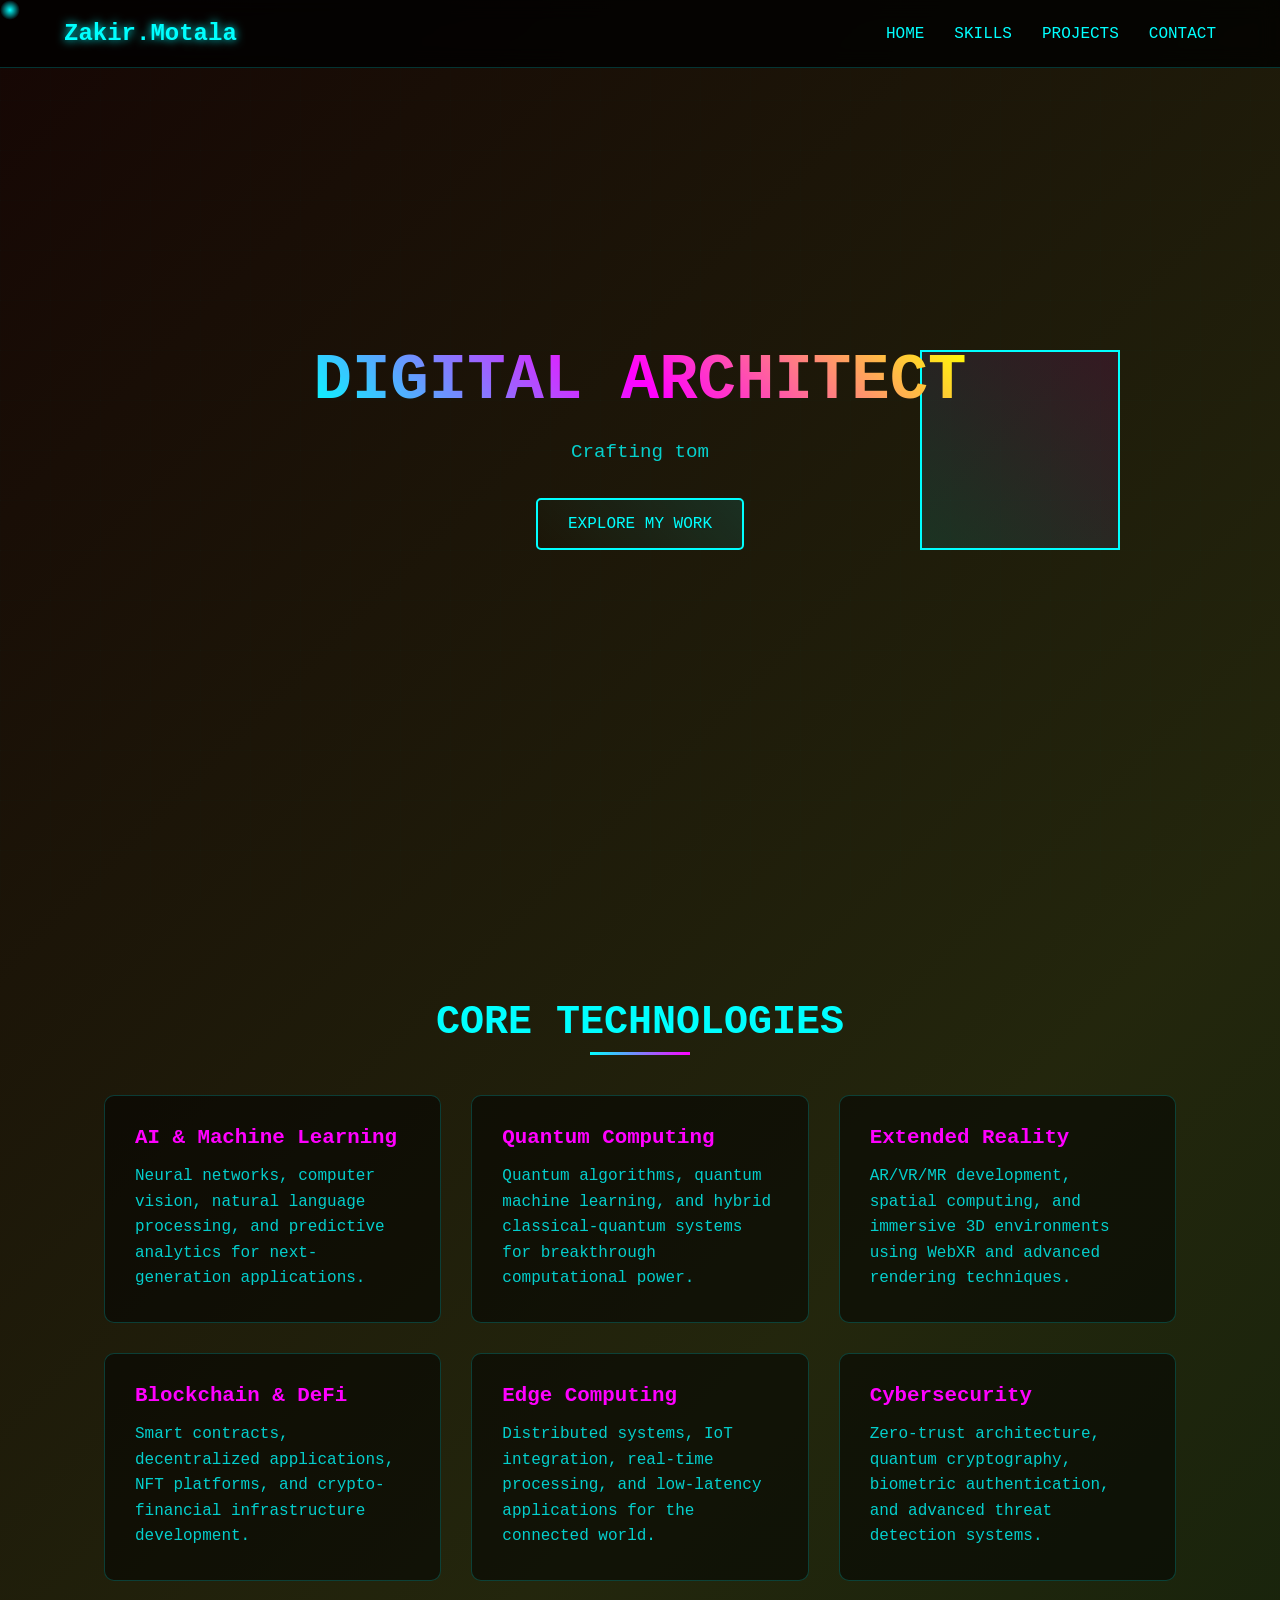
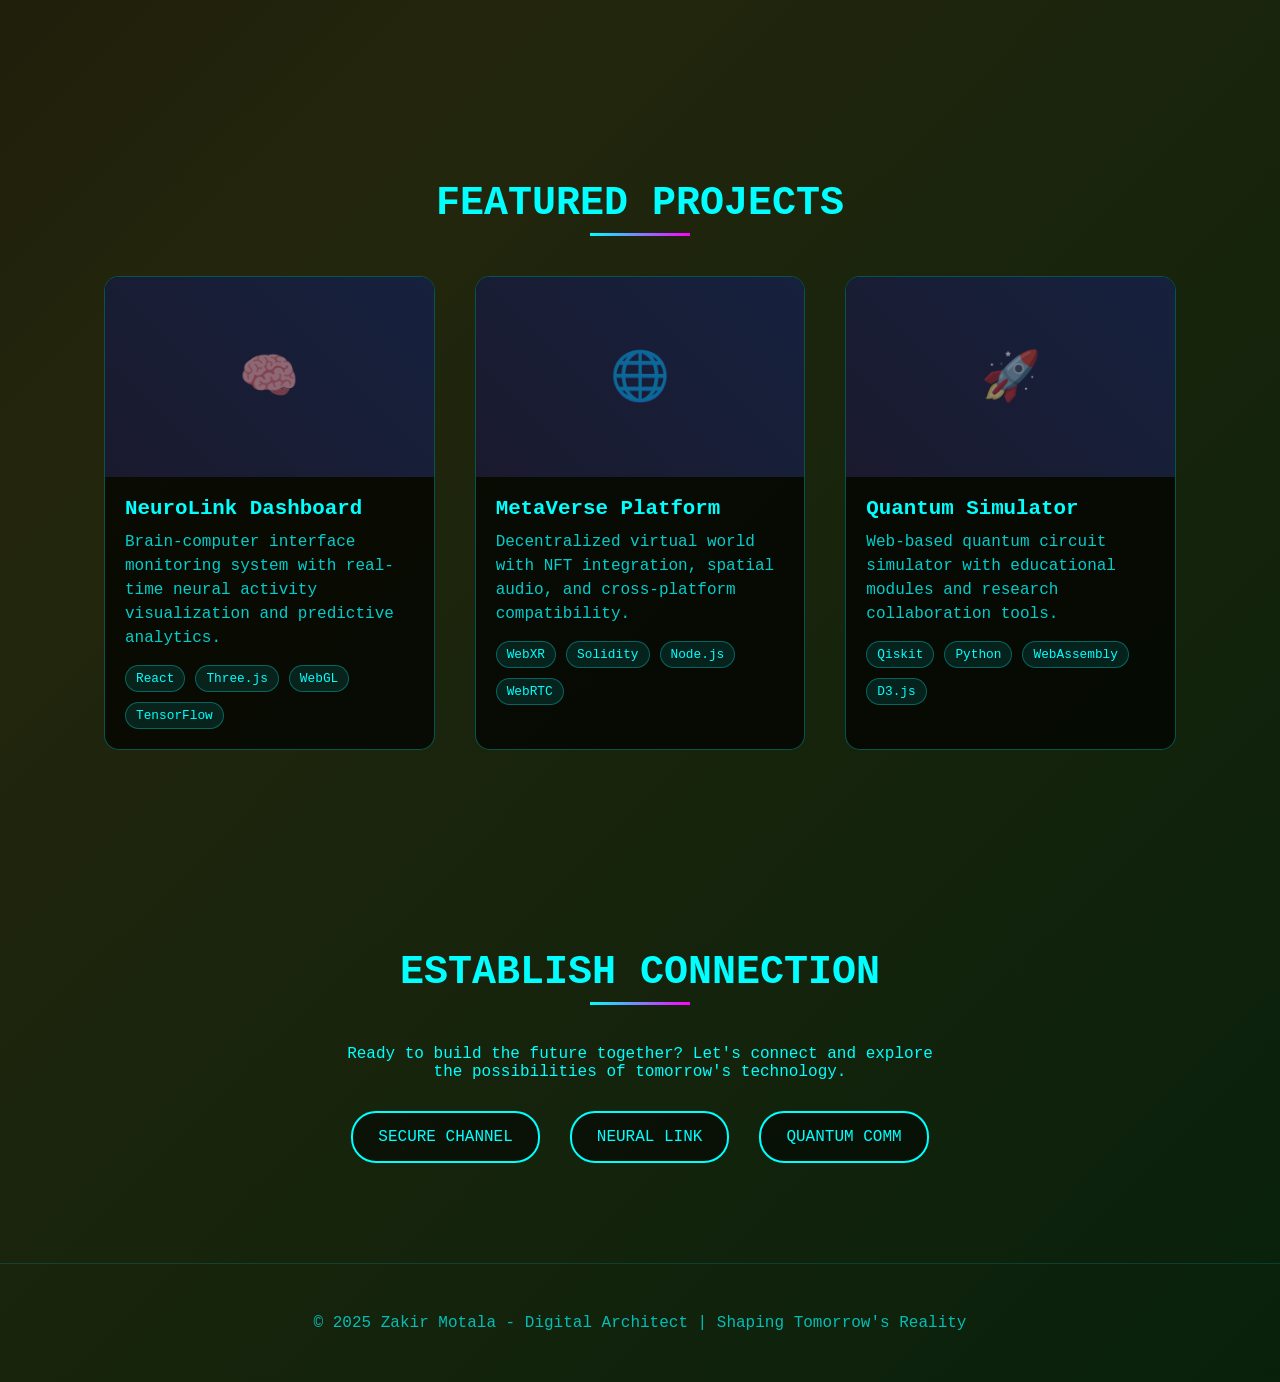
==== index2.html @ f62549db "new versions of the portfolio page" ====
<!DOCTYPE html>
<html lang="en">
<head>
    <meta charset="UTF-8">
    <meta name="viewport" content="width=device-width, initial-scale=1.0">
    <title>Alex Chen - Digital Architect</title>
    <style>
        * {
            margin: 0;
            padding: 0;
            box-sizing: border-box;
        }

        body {
            font-family: 'Courier New', monospace;
            background: linear-gradient(135deg, #0a0a0a 0%, #1a1a2e 50%, #16213e 100%);
            color: #00ffff;
            overflow-x: hidden;
            cursor: none;
        }

        /* Custom Cursor */
        .cursor {
            position: fixed;
            width: 20px;
            height: 20px;
            background: radial-gradient(circle, #00ffff 0%, transparent 70%);
            border-radius: 50%;
            pointer-events: none;
            z-index: 9999;
            mix-blend-mode: difference;
            transition: transform 0.1s ease;
        }

        /* Animated Background Grid */
        .grid-bg {
            position: fixed;
            top: 0;
            left: 0;
            width: 100%;
            height: 100%;
            opacity: 0.1;
            background-image: 
                linear-gradient(rgba(0,255,255,0.1) 1px, transparent 1px),
                linear-gradient(90deg, rgba(0,255,255,0.1) 1px, transparent 1px);
            background-size: 50px 50px;
            animation: gridMove 20s linear infinite;
            z-index: -1;
        }

        @keyframes gridMove {
            0% { transform: translate(0, 0); }
            100% { transform: translate(50px, 50px); }
        }

        /* Floating Particles */
        .particle {
            position: fixed;
            width: 2px;
            height: 2px;
            background: #00ffff;
            border-radius: 50%;
            pointer-events: none;
            animation: float 15s infinite linear;
        }

        @keyframes float {
            0% {
                transform: translateY(100vh) translateX(0px);
                opacity: 0;
            }
            10% {
                opacity: 1;
            }
            90% {
                opacity: 1;
            }
            100% {
                transform: translateY(-10px) translateX(100px);
                opacity: 0;
            }
        }

        /* Navigation */
        nav {
            position: fixed;
            top: 0;
            left: 0;
            right: 0;
            z-index: 1000;
            padding: 20px 5%;
            background: rgba(0, 0, 0, 0.8);
            backdrop-filter: blur(10px);
            border-bottom: 1px solid rgba(0, 255, 255, 0.2);
        }

        .nav-container {
            display: flex;
            justify-content: space-between;
            align-items: center;
            max-width: 1200px;
            margin: 0 auto;
        }

        .logo {
            font-size: 1.5em;
            font-weight: bold;
            text-shadow: 0 0 10px #00ffff;
            animation: pulse 2s infinite;
        }

        @keyframes pulse {
            0%, 100% { opacity: 1; }
            50% { opacity: 0.7; }
        }

        .nav-links {
            display: flex;
            list-style: none;
            gap: 30px;
        }

        .nav-links a {
            color: #00ffff;
            text-decoration: none;
            position: relative;
            transition: all 0.3s ease;
            padding: 10px 0;
        }

        .nav-links a::after {
            content: '';
            position: absolute;
            bottom: 0;
            left: 0;
            width: 0;
            height: 2px;
            background: linear-gradient(90deg, #00ffff, #ff00ff);
            transition: width 0.3s ease;
        }

        .nav-links a:hover::after {
            width: 100%;
        }

        .nav-links a:hover {
            text-shadow: 0 0 10px #00ffff;
            transform: translateY(-2px);
        }

        /* Hero Section */
        .hero {
            height: 100vh;
            display: flex;
            align-items: center;
            justify-content: center;
            text-align: center;
            position: relative;
            overflow: hidden;
        }

        .hero-content {
            z-index: 10;
            max-width: 800px;
            padding: 0 20px;
        }

        .hero h1 {
            font-size: 4em;
            margin-bottom: 20px;
            background: linear-gradient(45deg, #00ffff, #ff00ff, #ffff00);
            -webkit-background-clip: text;
            -webkit-text-fill-color: transparent;
            background-clip: text;
            animation: textGlow 3s ease-in-out infinite alternate;
        }

        @keyframes textGlow {
            from { filter: drop-shadow(0 0 20px #00ffff); }
            to { filter: drop-shadow(0 0 30px #ff00ff); }
        }

        .hero p {
            font-size: 1.2em;
            margin-bottom: 30px;
            opacity: 0.8;
            line-height: 1.6;
        }

        .cta-button {
            display: inline-block;
            padding: 15px 30px;
            background: linear-gradient(45deg, transparent, rgba(0, 255, 255, 0.1));
            border: 2px solid #00ffff;
            color: #00ffff;
            text-decoration: none;
            border-radius: 5px;
            transition: all 0.3s ease;
            position: relative;
            overflow: hidden;
        }

        .cta-button::before {
            content: '';
            position: absolute;
            top: 0;
            left: -100%;
            width: 100%;
            height: 100%;
            background: linear-gradient(90deg, transparent, rgba(0, 255, 255, 0.2), transparent);
            transition: left 0.5s ease;
        }

        .cta-button:hover::before {
            left: 100%;
        }

        .cta-button:hover {
            transform: translateY(-2px);
            box-shadow: 0 10px 20px rgba(0, 255, 255, 0.3);
        }

        /* 3D Geometric Shape */
        .floating-shape {
            position: absolute;
            right: 10%;
            top: 50%;
            transform: translateY(-50%);
            width: 200px;
            height: 200px;
            animation: floatRotate 6s ease-in-out infinite;
        }

        @keyframes floatRotate {
            0%, 100% {
                transform: translateY(-50%) rotate(0deg);
            }
            50% {
                transform: translateY(-60%) rotate(180deg);
            }
        }

        .shape {
            width: 100%;
            height: 100%;
            background: linear-gradient(45deg, rgba(0, 255, 255, 0.1), rgba(255, 0, 255, 0.1));
            border: 2px solid #00ffff;
            transform-style: preserve-3d;
            animation: spin 10s linear infinite;
        }

        @keyframes spin {
            0% { transform: rotateX(0deg) rotateY(0deg); }
            100% { transform: rotateX(360deg) rotateY(360deg); }
        }

        /* Sections */
        section {
            padding: 100px 5%;
            max-width: 1200px;
            margin: 0 auto;
        }

        .section-title {
            font-size: 2.5em;
            margin-bottom: 50px;
            text-align: center;
            position: relative;
        }

        .section-title::after {
            content: '';
            position: absolute;
            bottom: -10px;
            left: 50%;
            transform: translateX(-50%);
            width: 100px;
            height: 3px;
            background: linear-gradient(90deg, #00ffff, #ff00ff);
        }

        /* Skills Section */
        .skills-grid {
            display: grid;
            grid-template-columns: repeat(auto-fit, minmax(250px, 1fr));
            gap: 30px;
            margin-top: 50px;
        }

        .skill-card {
            background: rgba(0, 0, 0, 0.5);
            padding: 30px;
            border-radius: 10px;
            border: 1px solid rgba(0, 255, 255, 0.2);
            transition: all 0.3s ease;
            position: relative;
            overflow: hidden;
        }

        .skill-card::before {
            content: '';
            position: absolute;
            top: -50%;
            left: -50%;
            width: 200%;
            height: 200%;
            background: conic-gradient(from 0deg, transparent, rgba(0, 255, 255, 0.1), transparent);
            animation: cardSpin 4s linear infinite;
            opacity: 0;
            transition: opacity 0.3s ease;
        }

        .skill-card:hover::before {
            opacity: 1;
        }

        @keyframes cardSpin {
            0% { transform: rotate(0deg); }
            100% { transform: rotate(360deg); }
        }

        .skill-card:hover {
            transform: translateY(-10px);
            box-shadow: 0 20px 40px rgba(0, 255, 255, 0.2);
        }

        .skill-card h3 {
            font-size: 1.3em;
            margin-bottom: 15px;
            color: #ff00ff;
        }

        .skill-card p {
            opacity: 0.8;
            line-height: 1.6;
        }

        /* Projects Section */
        .projects-grid {
            display: grid;
            grid-template-columns: repeat(auto-fit, minmax(300px, 1fr));
            gap: 40px;
            margin-top: 50px;
        }

        .project-card {
            background: rgba(0, 0, 0, 0.7);
            border-radius: 15px;
            overflow: hidden;
            border: 1px solid rgba(0, 255, 255, 0.3);
            transition: all 0.4s ease;
            position: relative;
        }

        .project-card::after {
            content: '';
            position: absolute;
            top: 0;
            left: 0;
            right: 0;
            bottom: 0;
            background: linear-gradient(135deg, rgba(0, 255, 255, 0.1), rgba(255, 0, 255, 0.1));
            opacity: 0;
            transition: opacity 0.3s ease;
        }

        .project-card:hover::after {
            opacity: 1;
        }

        .project-card:hover {
            transform: translateY(-10px) scale(1.02);
            box-shadow: 0 20px 40px rgba(0, 255, 255, 0.3);
        }

        .project-image {
            height: 200px;
            background: linear-gradient(45deg, #1a1a2e, #16213e);
            display: flex;
            align-items: center;
            justify-content: center;
            font-size: 3em;
            color: rgba(0, 255, 255, 0.5);
        }

        .project-content {
            padding: 20px;
            position: relative;
            z-index: 10;
        }

        .project-content h3 {
            font-size: 1.3em;
            margin-bottom: 10px;
            color: #00ffff;
        }

        .project-content p {
            opacity: 0.8;
            line-height: 1.5;
            margin-bottom: 15px;
        }

        .project-tech {
            display: flex;
            flex-wrap: wrap;
            gap: 10px;
        }

        .tech-tag {
            background: rgba(0, 255, 255, 0.1);
            color: #00ffff;
            padding: 5px 10px;
            border-radius: 15px;
            font-size: 0.8em;
            border: 1px solid rgba(0, 255, 255, 0.3);
        }

        /* Contact Section */
        .contact-content {
            text-align: center;
            max-width: 600px;
            margin: 0 auto;
        }

        .contact-links {
            display: flex;
            justify-content: center;
            gap: 30px;
            margin-top: 30px;
        }

        .contact-link {
            display: block;
            padding: 15px 25px;
            background: rgba(0, 0, 0, 0.5);
            border: 2px solid #00ffff;
            color: #00ffff;
            text-decoration: none;
            border-radius: 25px;
            transition: all 0.3s ease;
            position: relative;
            overflow: hidden;
        }

        .contact-link::before {
            content: '';
            position: absolute;
            top: 0;
            left: 0;
            width: 100%;
            height: 100%;
            background: linear-gradient(45deg, #00ffff, #ff00ff);
            opacity: 0;
            transition: opacity 0.3s ease;
        }

        .contact-link:hover::before {
            opacity: 0.1;
        }

        .contact-link:hover {
            transform: translateY(-3px);
            box-shadow: 0 10px 20px rgba(0, 255, 255, 0.3);
        }

        /* Footer */
        footer {
            text-align: center;
            padding: 50px 20px;
            border-top: 1px solid rgba(0, 255, 255, 0.2);
            opacity: 0.7;
        }

        /* Mobile Responsive */
        @media (max-width: 768px) {
            .nav-links {
                display: none;
            }

            .hero h1 {
                font-size: 2.5em;
            }

            .floating-shape {
                display: none;
            }

            .contact-links {
                flex-direction: column;
                align-items: center;
            }
        }
    </style>
</head>
<body>
    <div class="cursor"></div>
    <div class="grid-bg"></div>

    <nav>
        <div class="nav-container">
            <div class="logo">Zakir.Motala</div>
            <ul class="nav-links">
                <li><a href="#home">HOME</a></li>
                <li><a href="#skills">SKILLS</a></li>
                <li><a href="#projects">PROJECTS</a></li>
                <li><a href="#contact">CONTACT</a></li>
            </ul>
        </div>
    </nav>

    <section id="home" class="hero">
        <div class="hero-content">
            <h1>DIGITAL ARCHITECT</h1>
            <p>Crafting tomorrow's digital experiences with cutting-edge technology and visionary design. Specializing in immersive web applications, AI integration, and futuristic user interfaces.</p>
            <a href="#projects" class="cta-button">EXPLORE MY WORK</a>
        </div>
        <div class="floating-shape">
            <div class="shape"></div>
        </div>
    </section>

    <section id="skills">
        <h2 class="section-title">CORE TECHNOLOGIES</h2>
        <div class="skills-grid">
            <div class="skill-card">
                <h3>AI & Machine Learning</h3>
                <p>Neural networks, computer vision, natural language processing, and predictive analytics for next-generation applications.</p>
            </div>
            <div class="skill-card">
                <h3>Quantum Computing</h3>
                <p>Quantum algorithms, quantum machine learning, and hybrid classical-quantum systems for breakthrough computational power.</p>
            </div>
            <div class="skill-card">
                <h3>Extended Reality</h3>
                <p>AR/VR/MR development, spatial computing, and immersive 3D environments using WebXR and advanced rendering techniques.</p>
            </div>
            <div class="skill-card">
                <h3>Blockchain & DeFi</h3>
                <p>Smart contracts, decentralized applications, NFT platforms, and crypto-financial infrastructure development.</p>
            </div>
            <div class="skill-card">
                <h3>Edge Computing</h3>
                <p>Distributed systems, IoT integration, real-time processing, and low-latency applications for the connected world.</p>
            </div>
            <div class="skill-card">
                <h3>Cybersecurity</h3>
                <p>Zero-trust architecture, quantum cryptography, biometric authentication, and advanced threat detection systems.</p>
            </div>
        </div>
    </section>

    <section id="projects">
        <h2 class="section-title">FEATURED PROJECTS</h2>
        <div class="projects-grid">
            <div class="project-card">
                <div class="project-image">🧠</div>
                <div class="project-content">
                    <h3>NeuroLink Dashboard</h3>
                    <p>Brain-computer interface monitoring system with real-time neural activity visualization and predictive analytics.</p>
                    <div class="project-tech">
                        <span class="tech-tag">React</span>
                        <span class="tech-tag">Three.js</span>
                        <span class="tech-tag">WebGL</span>
                        <span class="tech-tag">TensorFlow</span>
                    </div>
                </div>
            </div>
            <div class="project-card">
                <div class="project-image">🌐</div>
                <div class="project-content">
                    <h3>MetaVerse Platform</h3>
                    <p>Decentralized virtual world with NFT integration, spatial audio, and cross-platform compatibility.</p>
                    <div class="project-tech">
                        <span class="tech-tag">WebXR</span>
                        <span class="tech-tag">Solidity</span>
                        <span class="tech-tag">Node.js</span>
                        <span class="tech-tag">WebRTC</span>
                    </div>
                </div>
            </div>
            <div class="project-card">
                <div class="project-image">🚀</div>
                <div class="project-content">
                    <h3>Quantum Simulator</h3>
                    <p>Web-based quantum circuit simulator with educational modules and research collaboration tools.</p>
                    <div class="project-tech">
                        <span class="tech-tag">Qiskit</span>
                        <span class="tech-tag">Python</span>
                        <span class="tech-tag">WebAssembly</span>
                        <span class="tech-tag">D3.js</span>
                    </div>
                </div>
            </div>
        </div>
    </section>

    <section id="contact">
        <h2 class="section-title">ESTABLISH CONNECTION</h2>
        <div class="contact-content">
            <p>Ready to build the future together? Let's connect and explore the possibilities of tomorrow's technology.</p>
            <div class="contact-links">
                <a href="mailto:Zakirhusseinmotala76@gmail.com" class="contact-link">SECURE CHANNEL</a>
                <a href="#" class="contact-link">NEURAL LINK</a>
                <a href="#" class="contact-link">QUANTUM COMM</a>
            </div>
        </div>
    </section>

    <footer>
        <p>&copy; 2025 Zakir Motala - Digital Architect | Shaping Tomorrow's Reality</p>
    </footer>

    <script>
        // Custom cursor
        const cursor = document.querySelector('.cursor');
        let mouseX = 0, mouseY = 0;

        document.addEventListener('mousemove', (e) => {
            mouseX = e.clientX;
            mouseY = e.clientY;
        });

        function animateCursor() {
            cursor.style.left = mouseX + 'px';
            cursor.style.top = mouseY + 'px';
            requestAnimationFrame(animateCursor);
        }
        animateCursor();

        // Create floating particles
        function createParticle() {
            const particle = document.createElement('div');
            particle.className = 'particle';
            particle.style.left = Math.random() * 100 + 'vw';
            particle.style.animationDuration = (Math.random() * 10 + 10) + 's';
            particle.style.animationDelay = Math.random() * 2 + 's';
            document.body.appendChild(particle);

            setTimeout(() => {
                particle.remove();
            }, 15000);
        }

        // Create particles periodically
        setInterval(createParticle, 300);

        // Smooth scrolling
        document.querySelectorAll('a[href^="#"]').forEach(anchor => {
            anchor.addEventListener('click', function (e) {
                e.preventDefault();
                const target = document.querySelector(this.getAttribute('href'));
                if (target) {
                    target.scrollIntoView({
                        behavior: 'smooth',
                        block: 'start'
                    });
                }
            });
        });

        // Intersection Observer for animations
        const observerOptions = {
            threshold: 0.1,
            rootMargin: '0px 0px -50px 0px'
        };

        const observer = new IntersectionObserver((entries) => {
            entries.forEach(entry => {
                if (entry.isIntersecting) {
                    entry.target.style.opacity = '1';
                    entry.target.style.transform = 'translateY(0)';
                }
            });
        }, observerOptions);

        // Observe all cards
        document.querySelectorAll('.skill-card, .project-card').forEach(card => {
            card.style.opacity = '0';
            card.style.transform = 'translateY(50px)';
            card.style.transition = 'opacity 0.6s ease, transform 0.6s ease';
            observer.observe(card);
        });

        // Interactive hover effects for project cards
        document.querySelectorAll('.project-card').forEach(card => {
            card.addEventListener('mouseenter', function() {
                this.style.transform = 'translateY(-10px) scale(1.02) rotateX(5deg)';
            });
            
            card.addEventListener('mouseleave', function() {
                this.style.transform = 'translateY(0) scale(1) rotateX(0deg)';
            });
        });

        // Dynamic background color shift
        let hue = 0;
        function shiftBackground() {
            hue = (hue + 0.5) % 360;
            document.body.style.background = `linear-gradient(135deg, hsl(${hue}, 70%, 5%) 0%, hsl(${(hue + 60) % 360}, 50%, 10%) 50%, hsl(${(hue + 120) % 360}, 60%, 8%) 100%)`;
        }
        setInterval(shiftBackground, 100);

        // Text typing effect for hero
        const heroText = document.querySelector('.hero p');
        const originalText = heroText.textContent;
        heroText.textContent = '';
        
        let i = 0;
        function typeText() {
            if (i < originalText.length) {
                heroText.textContent += originalText.charAt(i);
                i++;
                setTimeout(typeText, 50);
            }
        }
        
        setTimeout(typeText, 1000);
    </script>
</body>
</html>
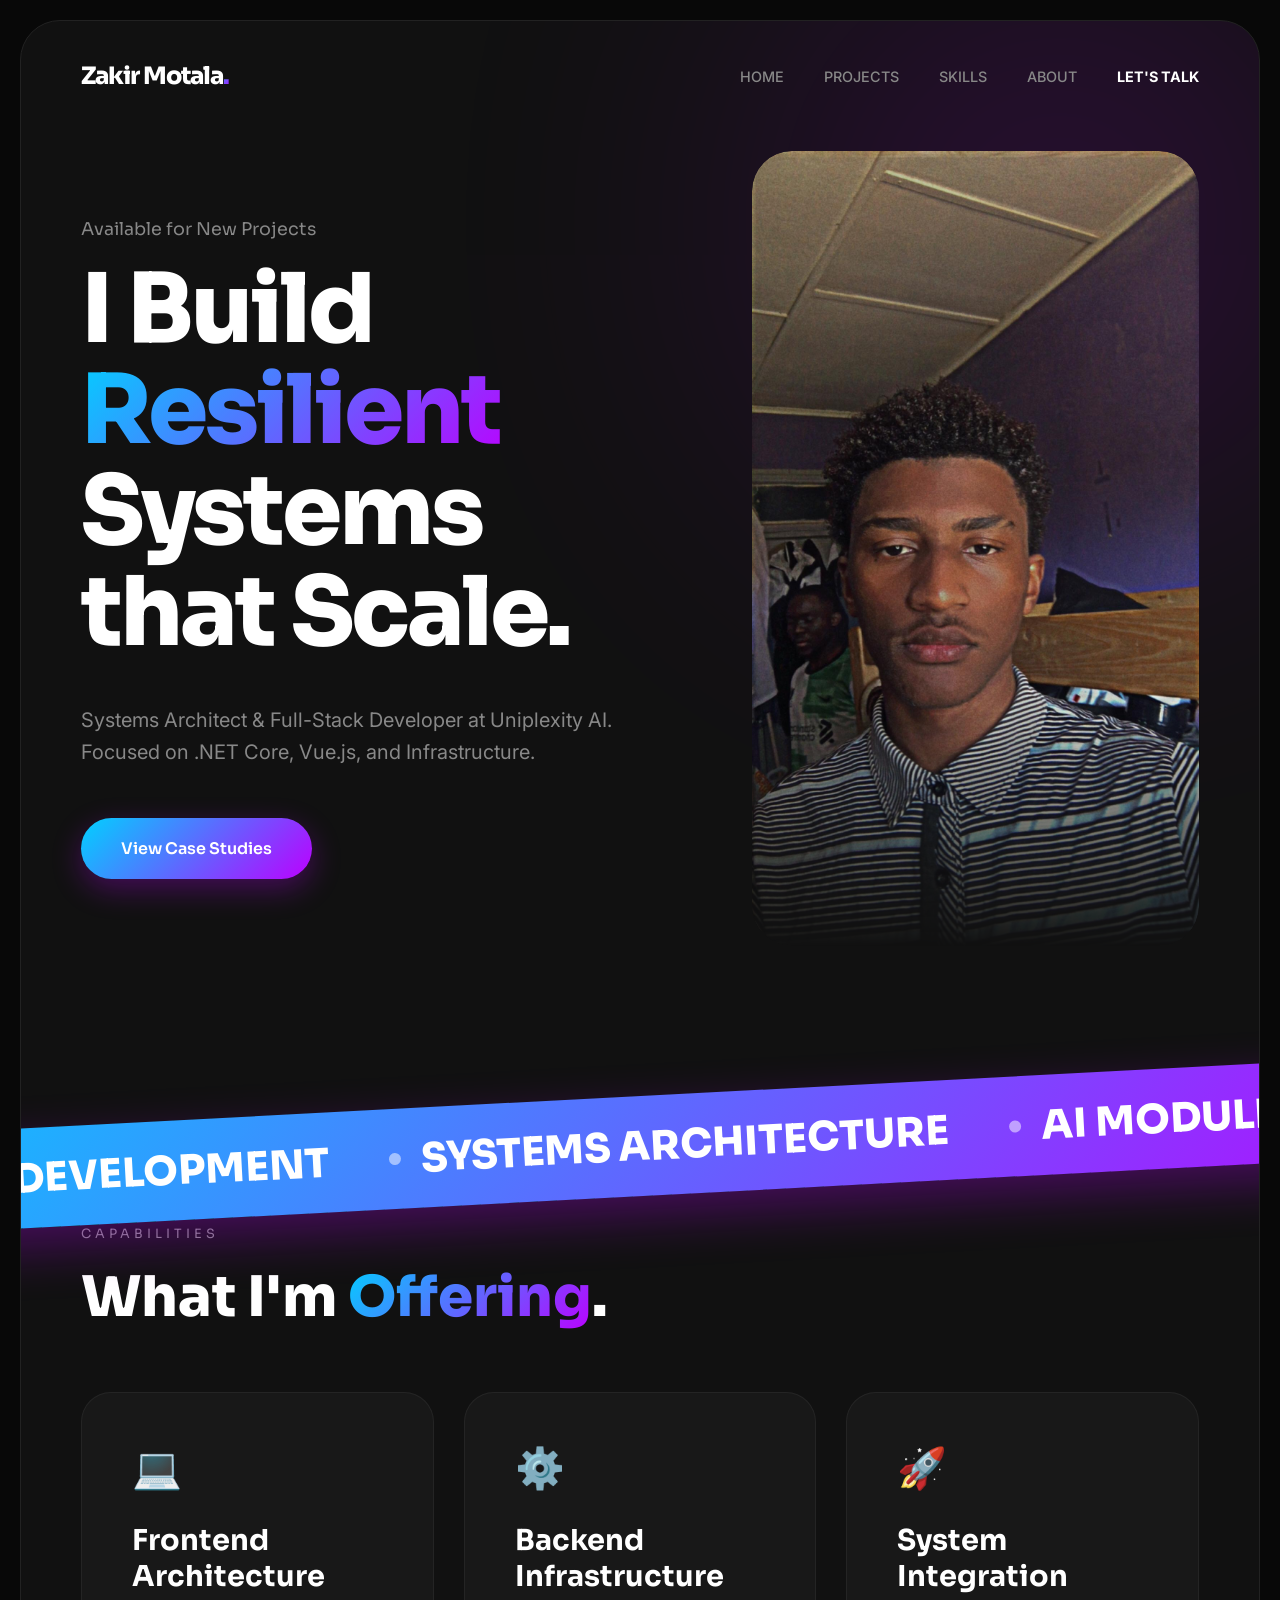
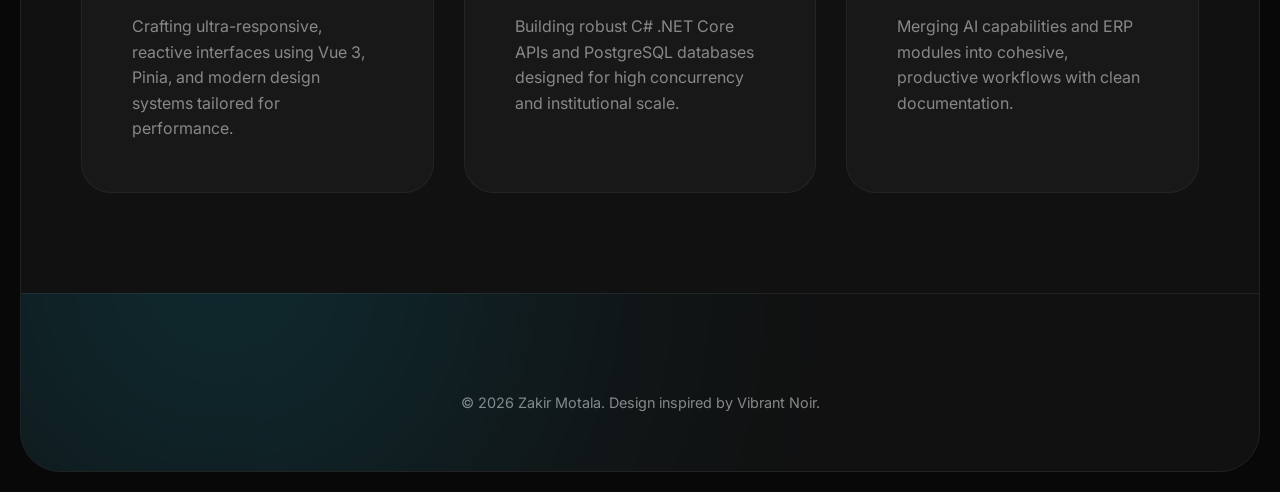
==== commit 920906a5: "feat: add new portfolio landing page with scroll-reveal and parallax interaction engine" ====
--- a/index2.html
+++ b/index2.html
@@ -3,719 +3,93 @@
 <head>
     <meta charset="UTF-8">
     <meta name="viewport" content="width=device-width, initial-scale=1.0">
-    <title>Alex Chen - Digital Architect</title>
-    <style>
-        * {
-            margin: 0;
-            padding: 0;
-            box-sizing: border-box;
-        }
-
-        body {
-            font-family: 'Courier New', monospace;
-            background: linear-gradient(135deg, #0a0a0a 0%, #1a1a2e 50%, #16213e 100%);
-            color: #00ffff;
-            overflow-x: hidden;
-            cursor: none;
-        }
-
-        /* Custom Cursor */
-        .cursor {
-            position: fixed;
-            width: 20px;
-            height: 20px;
-            background: radial-gradient(circle, #00ffff 0%, transparent 70%);
-            border-radius: 50%;
-            pointer-events: none;
-            z-index: 9999;
-            mix-blend-mode: difference;
-            transition: transform 0.1s ease;
-        }
-
-        /* Animated Background Grid */
-        .grid-bg {
-            position: fixed;
-            top: 0;
-            left: 0;
-            width: 100%;
-            height: 100%;
-            opacity: 0.1;
-            background-image: 
-                linear-gradient(rgba(0,255,255,0.1) 1px, transparent 1px),
-                linear-gradient(90deg, rgba(0,255,255,0.1) 1px, transparent 1px);
-            background-size: 50px 50px;
-            animation: gridMove 20s linear infinite;
-            z-index: -1;
-        }
-
-        @keyframes gridMove {
-            0% { transform: translate(0, 0); }
-            100% { transform: translate(50px, 50px); }
-        }
-
-        /* Floating Particles */
-        .particle {
-            position: fixed;
-            width: 2px;
-            height: 2px;
-            background: #00ffff;
-            border-radius: 50%;
-            pointer-events: none;
-            animation: float 15s infinite linear;
-        }
-
-        @keyframes float {
-            0% {
-                transform: translateY(100vh) translateX(0px);
-                opacity: 0;
-            }
-            10% {
-                opacity: 1;
-            }
-            90% {
-                opacity: 1;
-            }
-            100% {
-                transform: translateY(-10px) translateX(100px);
-                opacity: 0;
-            }
-        }
-
-        /* Navigation */
-        nav {
-            position: fixed;
-            top: 0;
-            left: 0;
-            right: 0;
-            z-index: 1000;
-            padding: 20px 5%;
-            background: rgba(0, 0, 0, 0.8);
-            backdrop-filter: blur(10px);
-            border-bottom: 1px solid rgba(0, 255, 255, 0.2);
-        }
-
-        .nav-container {
-            display: flex;
-            justify-content: space-between;
-            align-items: center;
-            max-width: 1200px;
-            margin: 0 auto;
-        }
-
-        .logo {
-            font-size: 1.5em;
-            font-weight: bold;
-            text-shadow: 0 0 10px #00ffff;
-            animation: pulse 2s infinite;
-        }
-
-        @keyframes pulse {
-            0%, 100% { opacity: 1; }
-            50% { opacity: 0.7; }
-        }
-
-        .nav-links {
-            display: flex;
-            list-style: none;
-            gap: 30px;
-        }
-
-        .nav-links a {
-            color: #00ffff;
-            text-decoration: none;
-            position: relative;
-            transition: all 0.3s ease;
-            padding: 10px 0;
-        }
-
-        .nav-links a::after {
-            content: '';
-            position: absolute;
-            bottom: 0;
-            left: 0;
-            width: 0;
-            height: 2px;
-            background: linear-gradient(90deg, #00ffff, #ff00ff);
-            transition: width 0.3s ease;
-        }
-
-        .nav-links a:hover::after {
-            width: 100%;
-        }
-
-        .nav-links a:hover {
-            text-shadow: 0 0 10px #00ffff;
-            transform: translateY(-2px);
-        }
-
-        /* Hero Section */
-        .hero {
-            height: 100vh;
-            display: flex;
-            align-items: center;
-            justify-content: center;
-            text-align: center;
-            position: relative;
-            overflow: hidden;
-        }
-
-        .hero-content {
-            z-index: 10;
-            max-width: 800px;
-            padding: 0 20px;
-        }
-
-        .hero h1 {
-            font-size: 4em;
-            margin-bottom: 20px;
-            background: linear-gradient(45deg, #00ffff, #ff00ff, #ffff00);
-            -webkit-background-clip: text;
-            -webkit-text-fill-color: transparent;
-            background-clip: text;
-            animation: textGlow 3s ease-in-out infinite alternate;
-        }
-
-        @keyframes textGlow {
-            from { filter: drop-shadow(0 0 20px #00ffff); }
-            to { filter: drop-shadow(0 0 30px #ff00ff); }
-        }
-
-        .hero p {
-            font-size: 1.2em;
-            margin-bottom: 30px;
-            opacity: 0.8;
-            line-height: 1.6;
-        }
-
-        .cta-button {
-            display: inline-block;
-            padding: 15px 30px;
-            background: linear-gradient(45deg, transparent, rgba(0, 255, 255, 0.1));
-            border: 2px solid #00ffff;
-            color: #00ffff;
-            text-decoration: none;
-            border-radius: 5px;
-            transition: all 0.3s ease;
-            position: relative;
-            overflow: hidden;
-        }
-
-        .cta-button::before {
-            content: '';
-            position: absolute;
-            top: 0;
-            left: -100%;
-            width: 100%;
-            height: 100%;
-            background: linear-gradient(90deg, transparent, rgba(0, 255, 255, 0.2), transparent);
-            transition: left 0.5s ease;
-        }
-
-        .cta-button:hover::before {
-            left: 100%;
-        }
-
-        .cta-button:hover {
-            transform: translateY(-2px);
-            box-shadow: 0 10px 20px rgba(0, 255, 255, 0.3);
-        }
-
-        /* 3D Geometric Shape */
-        .floating-shape {
-            position: absolute;
-            right: 10%;
-            top: 50%;
-            transform: translateY(-50%);
-            width: 200px;
-            height: 200px;
-            animation: floatRotate 6s ease-in-out infinite;
-        }
-
-        @keyframes floatRotate {
-            0%, 100% {
-                transform: translateY(-50%) rotate(0deg);
-            }
-            50% {
-                transform: translateY(-60%) rotate(180deg);
-            }
-        }
-
-        .shape {
-            width: 100%;
-            height: 100%;
-            background: linear-gradient(45deg, rgba(0, 255, 255, 0.1), rgba(255, 0, 255, 0.1));
-            border: 2px solid #00ffff;
-            transform-style: preserve-3d;
-            animation: spin 10s linear infinite;
-        }
-
-        @keyframes spin {
-            0% { transform: rotateX(0deg) rotateY(0deg); }
-            100% { transform: rotateX(360deg) rotateY(360deg); }
-        }
-
-        /* Sections */
-        section {
-            padding: 100px 5%;
-            max-width: 1200px;
-            margin: 0 auto;
-        }
-
-        .section-title {
-            font-size: 2.5em;
-            margin-bottom: 50px;
-            text-align: center;
-            position: relative;
-        }
-
-        .section-title::after {
-            content: '';
-            position: absolute;
-            bottom: -10px;
-            left: 50%;
-            transform: translateX(-50%);
-            width: 100px;
-            height: 3px;
-            background: linear-gradient(90deg, #00ffff, #ff00ff);
-        }
-
-        /* Skills Section */
-        .skills-grid {
-            display: grid;
-            grid-template-columns: repeat(auto-fit, minmax(250px, 1fr));
-            gap: 30px;
-            margin-top: 50px;
-        }
-
-        .skill-card {
-            background: rgba(0, 0, 0, 0.5);
-            padding: 30px;
-            border-radius: 10px;
-            border: 1px solid rgba(0, 255, 255, 0.2);
-            transition: all 0.3s ease;
-            position: relative;
-            overflow: hidden;
-        }
-
-        .skill-card::before {
-            content: '';
-            position: absolute;
-            top: -50%;
-            left: -50%;
-            width: 200%;
-            height: 200%;
-            background: conic-gradient(from 0deg, transparent, rgba(0, 255, 255, 0.1), transparent);
-            animation: cardSpin 4s linear infinite;
-            opacity: 0;
-            transition: opacity 0.3s ease;
-        }
-
-        .skill-card:hover::before {
-            opacity: 1;
-        }
-
-        @keyframes cardSpin {
-            0% { transform: rotate(0deg); }
-            100% { transform: rotate(360deg); }
-        }
-
-        .skill-card:hover {
-            transform: translateY(-10px);
-            box-shadow: 0 20px 40px rgba(0, 255, 255, 0.2);
-        }
-
-        .skill-card h3 {
-            font-size: 1.3em;
-            margin-bottom: 15px;
-            color: #ff00ff;
-        }
-
-        .skill-card p {
-            opacity: 0.8;
-            line-height: 1.6;
-        }
-
-        /* Projects Section */
-        .projects-grid {
-            display: grid;
-            grid-template-columns: repeat(auto-fit, minmax(300px, 1fr));
-            gap: 40px;
-            margin-top: 50px;
-        }
-
-        .project-card {
-            background: rgba(0, 0, 0, 0.7);
-            border-radius: 15px;
-            overflow: hidden;
-            border: 1px solid rgba(0, 255, 255, 0.3);
-            transition: all 0.4s ease;
-            position: relative;
-        }
-
-        .project-card::after {
-            content: '';
-            position: absolute;
-            top: 0;
-            left: 0;
-            right: 0;
-            bottom: 0;
-            background: linear-gradient(135deg, rgba(0, 255, 255, 0.1), rgba(255, 0, 255, 0.1));
-            opacity: 0;
-            transition: opacity 0.3s ease;
-        }
-
-        .project-card:hover::after {
-            opacity: 1;
-        }
-
-        .project-card:hover {
-            transform: translateY(-10px) scale(1.02);
-            box-shadow: 0 20px 40px rgba(0, 255, 255, 0.3);
-        }
-
-        .project-image {
-            height: 200px;
-            background: linear-gradient(45deg, #1a1a2e, #16213e);
-            display: flex;
-            align-items: center;
-            justify-content: center;
-            font-size: 3em;
-            color: rgba(0, 255, 255, 0.5);
-        }
-
-        .project-content {
-            padding: 20px;
-            position: relative;
-            z-index: 10;
-        }
-
-        .project-content h3 {
-            font-size: 1.3em;
-            margin-bottom: 10px;
-            color: #00ffff;
-        }
-
-        .project-content p {
-            opacity: 0.8;
-            line-height: 1.5;
-            margin-bottom: 15px;
-        }
-
-        .project-tech {
-            display: flex;
-            flex-wrap: wrap;
-            gap: 10px;
-        }
-
-        .tech-tag {
-            background: rgba(0, 255, 255, 0.1);
-            color: #00ffff;
-            padding: 5px 10px;
-            border-radius: 15px;
-            font-size: 0.8em;
-            border: 1px solid rgba(0, 255, 255, 0.3);
-        }
-
-        /* Contact Section */
-        .contact-content {
-            text-align: center;
-            max-width: 600px;
-            margin: 0 auto;
-        }
-
-        .contact-links {
-            display: flex;
-            justify-content: center;
-            gap: 30px;
-            margin-top: 30px;
-        }
-
-        .contact-link {
-            display: block;
-            padding: 15px 25px;
-            background: rgba(0, 0, 0, 0.5);
-            border: 2px solid #00ffff;
-            color: #00ffff;
-            text-decoration: none;
-            border-radius: 25px;
-            transition: all 0.3s ease;
-            position: relative;
-            overflow: hidden;
-        }
-
-        .contact-link::before {
-            content: '';
-            position: absolute;
-            top: 0;
-            left: 0;
-            width: 100%;
-            height: 100%;
-            background: linear-gradient(45deg, #00ffff, #ff00ff);
-            opacity: 0;
-            transition: opacity 0.3s ease;
-        }
-
-        .contact-link:hover::before {
-            opacity: 0.1;
-        }
-
-        .contact-link:hover {
-            transform: translateY(-3px);
-            box-shadow: 0 10px 20px rgba(0, 255, 255, 0.3);
-        }
-
-        /* Footer */
-        footer {
-            text-align: center;
-            padding: 50px 20px;
-            border-top: 1px solid rgba(0, 255, 255, 0.2);
-            opacity: 0.7;
-        }
-
-        /* Mobile Responsive */
-        @media (max-width: 768px) {
-            .nav-links {
-                display: none;
-            }
-
-            .hero h1 {
-                font-size: 2.5em;
-            }
-
-            .floating-shape {
-                display: none;
-            }
-
-            .contact-links {
-                flex-direction: column;
-                align-items: center;
-            }
-        }
-    </style>
+    <title>Zakir Motala | Systems Architect & Full-Stack Developer</title>
+    <link rel="stylesheet" href="styles2.css">
 </head>
 <body>
-    <div class="cursor"></div>
-    <div class="grid-bg"></div>
+    <div class="main-frame">
+        <!-- Background Accents -->
+        <div class="aura-blob aura-1"></div>
+        <div class="aura-blob aura-2"></div>
 
-    <nav>
-        <div class="nav-container">
-            <div class="logo">Zakir.Motala</div>
+        <!-- Navigation -->
+        <nav>
+            <div class="nav-logo">Zakir Motala<span class="text-gradient">.</span></div>
             <ul class="nav-links">
-                <li><a href="#home">HOME</a></li>
-                <li><a href="#skills">SKILLS</a></li>
-                <li><a href="#projects">PROJECTS</a></li>
-                <li><a href="#contact">CONTACT</a></li>
+                <li><a href="#home" class="nav-link">HOME</a></li>
+                <li><a href="#work" class="nav-link">PROJECTS</a></li>
+                <li><a href="#services" class="nav-link">SKILLS</a></li>
+                <li><a href="#about" class="nav-link">ABOUT</a></li>
+                <li><a href="#contact" class="nav-link" style="color: white; font-weight: 700;">LET'S TALK</a></li>
             </ul>
-        </div>
-    </nav>
+        </nav>
 
-    <section id="home" class="hero">
-        <div class="hero-content">
-            <h1>DIGITAL ARCHITECT</h1>
-            <p>Crafting tomorrow's digital experiences with cutting-edge technology and visionary design. Specializing in immersive web applications, AI integration, and futuristic user interfaces.</p>
-            <a href="#projects" class="cta-button">EXPLORE MY WORK</a>
-        </div>
-        <div class="floating-shape">
-            <div class="shape"></div>
-        </div>
-    </section>
+        <!-- Hero Section -->
+        <section id="home" class="hero">
+            <div class="hero-content">
+                <span class="hero-eyebrow">Available for New Projects</span>
+                <h1 class="hero-title">
+                    I Build <span class="text-gradient">Resilient</span> Systems <br> that Scale.
+                </h1>
+                <p style="color: var(--text-gray); font-size: 1.25rem; margin-bottom: 50px; line-height: 1.6;">
+                    Systems Architect & Full-Stack Developer at Uniplexity AI. <br> 
+                    Focused on .NET Core, Vue.js, and Infrastructure.
+                </p>
+                <div class="hero-actions">
+                    <a href="#work" class="btn-grad">View Case Studies</a>
+                </div>
+            </div>
+            <div class="hero-image-container">
+                <img src="images/Profile.jpg" alt="Zakir Motala" class="hero-image">
+            </div>
+        </section>
 
-    <section id="skills">
-        <h2 class="section-title">CORE TECHNOLOGIES</h2>
-        <div class="skills-grid">
-            <div class="skill-card">
-                <h3>AI & Machine Learning</h3>
-                <p>Neural networks, computer vision, natural language processing, and predictive analytics for next-generation applications.</p>
-            </div>
-            <div class="skill-card">
-                <h3>Quantum Computing</h3>
-                <p>Quantum algorithms, quantum machine learning, and hybrid classical-quantum systems for breakthrough computational power.</p>
-            </div>
-            <div class="skill-card">
-                <h3>Extended Reality</h3>
-                <p>AR/VR/MR development, spatial computing, and immersive 3D environments using WebXR and advanced rendering techniques.</p>
-            </div>
-            <div class="skill-card">
-                <h3>Blockchain & DeFi</h3>
-                <p>Smart contracts, decentralized applications, NFT platforms, and crypto-financial infrastructure development.</p>
-            </div>
-            <div class="skill-card">
-                <h3>Edge Computing</h3>
-                <p>Distributed systems, IoT integration, real-time processing, and low-latency applications for the connected world.</p>
-            </div>
-            <div class="skill-card">
-                <h3>Cybersecurity</h3>
-                <p>Zero-trust architecture, quantum cryptography, biometric authentication, and advanced threat detection systems.</p>
+        <!-- Signature Marquee -->
+        <div class="marquee-container">
+            <div class="marquee-content">
+                <div class="marquee-item"><span class="marquee-dot"></span> FULL-STACK DEVELOPMENT</div>
+                <div class="marquee-item"><span class="marquee-dot"></span> SYSTEMS ARCHITECTURE</div>
+                <div class="marquee-item"><span class="marquee-dot"></span> AI MODULE INTEGRATION</div>
+                <div class="marquee-item"><span class="marquee-dot"></span> OPEN SOURCE CONTRIBUTOR</div>
+                <!-- Duplicate for seamless scroll -->
+                <div class="marquee-item"><span class="marquee-dot"></span> FULL-STACK DEVELOPMENT</div>
+                <div class="marquee-item"><span class="marquee-dot"></span> SYSTEMS ARCHITECTURE</div>
+                <div class="marquee-item"><span class="marquee-dot"></span> AI MODULE INTEGRATION</div>
+                <div class="marquee-item"><span class="marquee-dot"></span> OPEN SOURCE CONTRIBUTOR</div>
             </div>
         </div>
-    </section>
 
-    <section id="projects">
-        <h2 class="section-title">FEATURED PROJECTS</h2>
-        <div class="projects-grid">
-            <div class="project-card">
-                <div class="project-image">🧠</div>
-                <div class="project-content">
-                    <h3>NeuroLink Dashboard</h3>
-                    <p>Brain-computer interface monitoring system with real-time neural activity visualization and predictive analytics.</p>
-                    <div class="project-tech">
-                        <span class="tech-tag">React</span>
-                        <span class="tech-tag">Three.js</span>
-                        <span class="tech-tag">WebGL</span>
-                        <span class="tech-tag">TensorFlow</span>
-                    </div>
+        <!-- Offering / Services Section -->
+        <section id="services" class="services">
+            <span class="section-label">Capabilities</span>
+            <h2 style="font-family: var(--font-heading); font-size: 3.5rem; font-weight: 800; margin-bottom: 60px;">What I'm <span class="text-gradient">Offering</span>.</h2>
+            
+            <div class="services-grid">
+                <div class="service-card">
+                    <div class="service-icon">💻</div>
+                    <h3 class="service-title">Frontend Architecture</h3>
+                    <p class="service-desc">Crafting ultra-responsive, reactive interfaces using Vue 3, Pinia, and modern design systems tailored for performance.</p>
+                </div>
+                <div class="service-card">
+                    <div class="service-icon">⚙️</div>
+                    <h3 class="service-title">Backend Infrastructure</h3>
+                    <p class="service-desc">Building robust C# .NET Core APIs and PostgreSQL databases designed for high concurrency and institutional scale.</p>
+                </div>
+                <div class="service-card">
+                    <div class="service-icon">🚀</div>
+                    <h3 class="service-title">System Integration</h3>
+                    <p class="service-desc">Merging AI capabilities and ERP modules into cohesive, productive workflows with clean documentation.</p>
                 </div>
             </div>
-            <div class="project-card">
-                <div class="project-image">🌐</div>
-                <div class="project-content">
-                    <h3>MetaVerse Platform</h3>
-                    <p>Decentralized virtual world with NFT integration, spatial audio, and cross-platform compatibility.</p>
-                    <div class="project-tech">
-                        <span class="tech-tag">WebXR</span>
-                        <span class="tech-tag">Solidity</span>
-                        <span class="tech-tag">Node.js</span>
-                        <span class="tech-tag">WebRTC</span>
-                    </div>
-                </div>
-            </div>
-            <div class="project-card">
-                <div class="project-image">🚀</div>
-                <div class="project-content">
-                    <h3>Quantum Simulator</h3>
-                    <p>Web-based quantum circuit simulator with educational modules and research collaboration tools.</p>
-                    <div class="project-tech">
-                        <span class="tech-tag">Qiskit</span>
-                        <span class="tech-tag">Python</span>
-                        <span class="tech-tag">WebAssembly</span>
-                        <span class="tech-tag">D3.js</span>
-                    </div>
-                </div>
-            </div>
-        </div>
-    </section>
+        </section>
 
-    <section id="contact">
-        <h2 class="section-title">ESTABLISH CONNECTION</h2>
-        <div class="contact-content">
-            <p>Ready to build the future together? Let's connect and explore the possibilities of tomorrow's technology.</p>
-            <div class="contact-links">
-                <a href="mailto:Zakirhusseinmotala76@gmail.com" class="contact-link">SECURE CHANNEL</a>
-                <a href="#" class="contact-link">NEURAL LINK</a>
-                <a href="#" class="contact-link">QUANTUM COMM</a>
-            </div>
-        </div>
-    </section>
+        <!-- Simple Footer -->
+        <footer style="padding: 100px 60px 60px; text-align: center; border-top: 1px solid var(--border);">
+            <p style="color: var(--text-gray); font-size: 0.9rem;">&copy; 2026 Zakir Motala. Design inspired by Vibrant Noir.</p>
+        </footer>
+    </div>
 
-    <footer>
-        <p>&copy; 2025 Zakir Motala - Digital Architect | Shaping Tomorrow's Reality</p>
-    </footer>
-
-    <script>
-        // Custom cursor
-        const cursor = document.querySelector('.cursor');
-        let mouseX = 0, mouseY = 0;
-
-        document.addEventListener('mousemove', (e) => {
-            mouseX = e.clientX;
-            mouseY = e.clientY;
-        });
-
-        function animateCursor() {
-            cursor.style.left = mouseX + 'px';
-            cursor.style.top = mouseY + 'px';
-            requestAnimationFrame(animateCursor);
-        }
-        animateCursor();
-
-        // Create floating particles
-        function createParticle() {
-            const particle = document.createElement('div');
-            particle.className = 'particle';
-            particle.style.left = Math.random() * 100 + 'vw';
-            particle.style.animationDuration = (Math.random() * 10 + 10) + 's';
-            particle.style.animationDelay = Math.random() * 2 + 's';
-            document.body.appendChild(particle);
-
-            setTimeout(() => {
-                particle.remove();
-            }, 15000);
-        }
-
-        // Create particles periodically
-        setInterval(createParticle, 300);
-
-        // Smooth scrolling
-        document.querySelectorAll('a[href^="#"]').forEach(anchor => {
-            anchor.addEventListener('click', function (e) {
-                e.preventDefault();
-                const target = document.querySelector(this.getAttribute('href'));
-                if (target) {
-                    target.scrollIntoView({
-                        behavior: 'smooth',
-                        block: 'start'
-                    });
-                }
-            });
-        });
-
-        // Intersection Observer for animations
-        const observerOptions = {
-            threshold: 0.1,
-            rootMargin: '0px 0px -50px 0px'
-        };
-
-        const observer = new IntersectionObserver((entries) => {
-            entries.forEach(entry => {
-                if (entry.isIntersecting) {
-                    entry.target.style.opacity = '1';
-                    entry.target.style.transform = 'translateY(0)';
-                }
-            });
-        }, observerOptions);
-
-        // Observe all cards
-        document.querySelectorAll('.skill-card, .project-card').forEach(card => {
-            card.style.opacity = '0';
-            card.style.transform = 'translateY(50px)';
-            card.style.transition = 'opacity 0.6s ease, transform 0.6s ease';
-            observer.observe(card);
-        });
-
-        // Interactive hover effects for project cards
-        document.querySelectorAll('.project-card').forEach(card => {
-            card.addEventListener('mouseenter', function() {
-                this.style.transform = 'translateY(-10px) scale(1.02) rotateX(5deg)';
-            });
-            
-            card.addEventListener('mouseleave', function() {
-                this.style.transform = 'translateY(0) scale(1) rotateX(0deg)';
-            });
-        });
-
-        // Dynamic background color shift
-        let hue = 0;
-        function shiftBackground() {
-            hue = (hue + 0.5) % 360;
-            document.body.style.background = `linear-gradient(135deg, hsl(${hue}, 70%, 5%) 0%, hsl(${(hue + 60) % 360}, 50%, 10%) 50%, hsl(${(hue + 120) % 360}, 60%, 8%) 100%)`;
-        }
-        setInterval(shiftBackground, 100);
-
-        // Text typing effect for hero
-        const heroText = document.querySelector('.hero p');
-        const originalText = heroText.textContent;
-        heroText.textContent = '';
-        
-        let i = 0;
-        function typeText() {
-            if (i < originalText.length) {
-                heroText.textContent += originalText.charAt(i);
-                i++;
-                setTimeout(typeText, 50);
-            }
-        }
-        
-        setTimeout(typeText, 1000);
-    </script>
+    <!-- No complex JS needed for this design, but kept for future use -->
+    <script src="script2.js"></script>
 </body>
-</html>+</html>
--- a/styles2.css
+++ b/styles2.css
@@ -0,0 +1,275 @@
+@import url('https://fonts.googleapis.com/css2?family=Sora:wght@100..800&family=Inter:wght@100..900&display=swap');
+
+:root {
+    /* Vibrant Noir Palette */
+    --bg-black: #080808;
+    --bg-charcoal: #111111;
+    --primary-grad: linear-gradient(135deg, #00D1FF 0%, #BC00FF 100%);
+    --secondary-grad: linear-gradient(135deg, #00D1FF 0%, #0029FF 100%);
+    
+    --text-white: #FFFFFF;
+    --text-gray: #888888;
+    --text-dim: #444444;
+    
+    --border: #222222;
+    
+    --font-heading: 'Sora', sans-serif;
+    --font-body: 'Inter', sans-serif;
+    
+    --container-round: 40px;
+}
+
+* {
+    margin: 0;
+    padding: 0;
+    box-sizing: border-box;
+}
+
+body {
+    background-color: var(--bg-black);
+    color: var(--text-white);
+    font-family: var(--font-body);
+    overflow-x: hidden;
+    padding: 20px; /* Outer frame margin */
+}
+
+/* Rounded Frame Container */
+.main-frame {
+    background-color: var(--bg-charcoal);
+    border-radius: var(--container-round);
+    min-height: calc(100vh - 40px);
+    position: relative;
+    overflow: hidden;
+    border: 1px solid var(--border);
+}
+
+/* Background Atmosphere */
+.aura-blob {
+    position: absolute;
+    width: 600px;
+    height: 600px;
+    border-radius: 50%;
+    filter: blur(150px);
+    opacity: 0.15;
+    z-index: 0;
+    pointer-events: none;
+}
+
+.aura-1 { background: #BC00FF; top: -100px; right: -100px; }
+.aura-2 { background: #00D1FF; bottom: -100px; left: -100px; }
+
+/* Navigation */
+nav {
+    display: flex;
+    justify-content: space-between;
+    align-items: center;
+    padding: 40px 60px;
+    position: relative;
+    z-index: 10;
+}
+
+.nav-logo {
+    font-family: var(--font-heading);
+    font-weight: 800;
+    font-size: 1.5rem;
+    letter-spacing: -1px;
+}
+
+.nav-links {
+    display: flex;
+    list-style: none;
+    gap: 40px;
+}
+
+.nav-link {
+    text-decoration: none;
+    color: var(--text-gray);
+    font-size: 0.9rem;
+    font-weight: 500;
+    transition: 0.3s;
+}
+
+.nav-link:hover {
+    color: var(--text-white);
+}
+
+/* Hero Section */
+.hero {
+    display: grid;
+    grid-template-columns: 1.2fr 0.8fr;
+    padding: 20px 60px 100px;
+    align-items: center;
+    position: relative;
+    z-index: 1;
+}
+
+.hero-content {
+    max-width: 800px;
+}
+
+.hero-eyebrow {
+    font-family: var(--font-heading);
+    font-size: 1.1rem;
+    color: var(--text-gray);
+    margin-bottom: 20px;
+    display: block;
+}
+
+.hero-title {
+    font-family: var(--font-heading);
+    font-size: clamp(3rem, 8vw, 6rem);
+    font-weight: 800;
+    line-height: 1.05;
+    letter-spacing: -3px;
+    margin-bottom: 40px;
+}
+
+.text-gradient {
+    background: var(--primary-grad);
+    -webkit-background-clip: text;
+    -webkit-text-fill-color: transparent;
+}
+
+.hero-image-container {
+    position: relative;
+    display: flex;
+    justify-content: flex-end;
+}
+
+.hero-image {
+    width: 100%;
+    max-width: 500px;
+    height: auto;
+    border-radius: 40px;
+    -webkit-mask-image: linear-gradient(to bottom, black 70%, transparent 100%);
+    mask-image: linear-gradient(to bottom, black 70%, transparent 100%);
+}
+
+/* Diagonal Marquee */
+.marquee-container {
+    position: absolute;
+    width: 150%;
+    height: 100px;
+    background: var(--primary-grad);
+    transform: rotate(-3deg) translateY(50px);
+    z-index: 5;
+    left: -25%;
+    display: flex;
+    align-items: center;
+    overflow: hidden;
+    box-shadow: 0 20px 50px rgba(188, 0, 255, 0.3);
+}
+
+.marquee-content {
+    display: flex;
+    white-space: nowrap;
+    animation: marquee-scroll 30s linear infinite;
+}
+
+.marquee-item {
+    font-family: var(--font-heading);
+    font-size: 2.5rem;
+    font-weight: 800;
+    color: var(--text-white);
+    margin-right: 60px;
+    display: flex;
+    align-items: center;
+    gap: 20px;
+}
+
+.marquee-dot {
+    width: 12px;
+    height: 12px;
+    background: var(--text-white);
+    border-radius: 50%;
+    opacity: 0.5;
+}
+
+@keyframes marquee-scroll {
+    from { transform: translateX(0); }
+    to { transform: translateX(-50%); }
+}
+
+/* Bento Services */
+.services {
+    padding: 180px 60px 100px;
+    background: var(--bg-charcoal);
+    position: relative;
+    z-index: 2;
+}
+
+.section-label {
+    font-family: var(--font-heading);
+    font-size: 0.8rem;
+    color: var(--text-gray);
+    letter-spacing: 4px;
+    text-transform: uppercase;
+    margin-bottom: 20px;
+    display: block;
+}
+
+.services-grid {
+    display: grid;
+    grid-template-columns: repeat(3, 1fr);
+    gap: 30px;
+    margin-top: 40px;
+}
+
+.service-card {
+    background: rgba(255, 255, 255, 0.03);
+    border: 1px solid rgba(255, 255, 255, 0.05);
+    border-radius: 30px;
+    padding: 50px;
+    transition: 0.4s;
+}
+
+.service-card:hover {
+    background: rgba(255, 255, 255, 0.05);
+    border-color: rgba(255, 255, 255, 0.1);
+    transform: translateY(-10px);
+}
+
+.service-icon {
+    font-size: 2.5rem;
+    margin-bottom: 30px;
+}
+
+.service-title {
+    font-family: var(--font-heading);
+    font-size: 1.8rem;
+    font-weight: 700;
+    margin-bottom: 20px;
+}
+
+.service-desc {
+    color: var(--text-gray);
+    line-height: 1.6;
+}
+
+/* Button Component */
+.btn-grad {
+    display: inline-flex;
+    padding: 20px 40px;
+    background: var(--primary-grad);
+    color: var(--text-white);
+    text-decoration: none;
+    border-radius: 100px;
+    font-weight: 600;
+    font-family: var(--font-heading);
+    transition: 0.3s;
+    box-shadow: 0 10px 30px rgba(188, 0, 255, 0.3);
+}
+
+.btn-grad:hover {
+    transform: scale(1.05);
+    box-shadow: 0 15px 40px rgba(188, 0, 255, 0.4);
+}
+
+/* Responsive */
+@media (max-width: 1024px) {
+    .hero { grid-template-columns: 1fr; text-align: center; }
+    .hero-image-container { justify-content: center; margin-top: 60px; }
+    .services-grid { grid-template-columns: 1fr; }
+    nav { padding: 30px; }
+    .hero { padding: 20px 30px 100px; }
+}
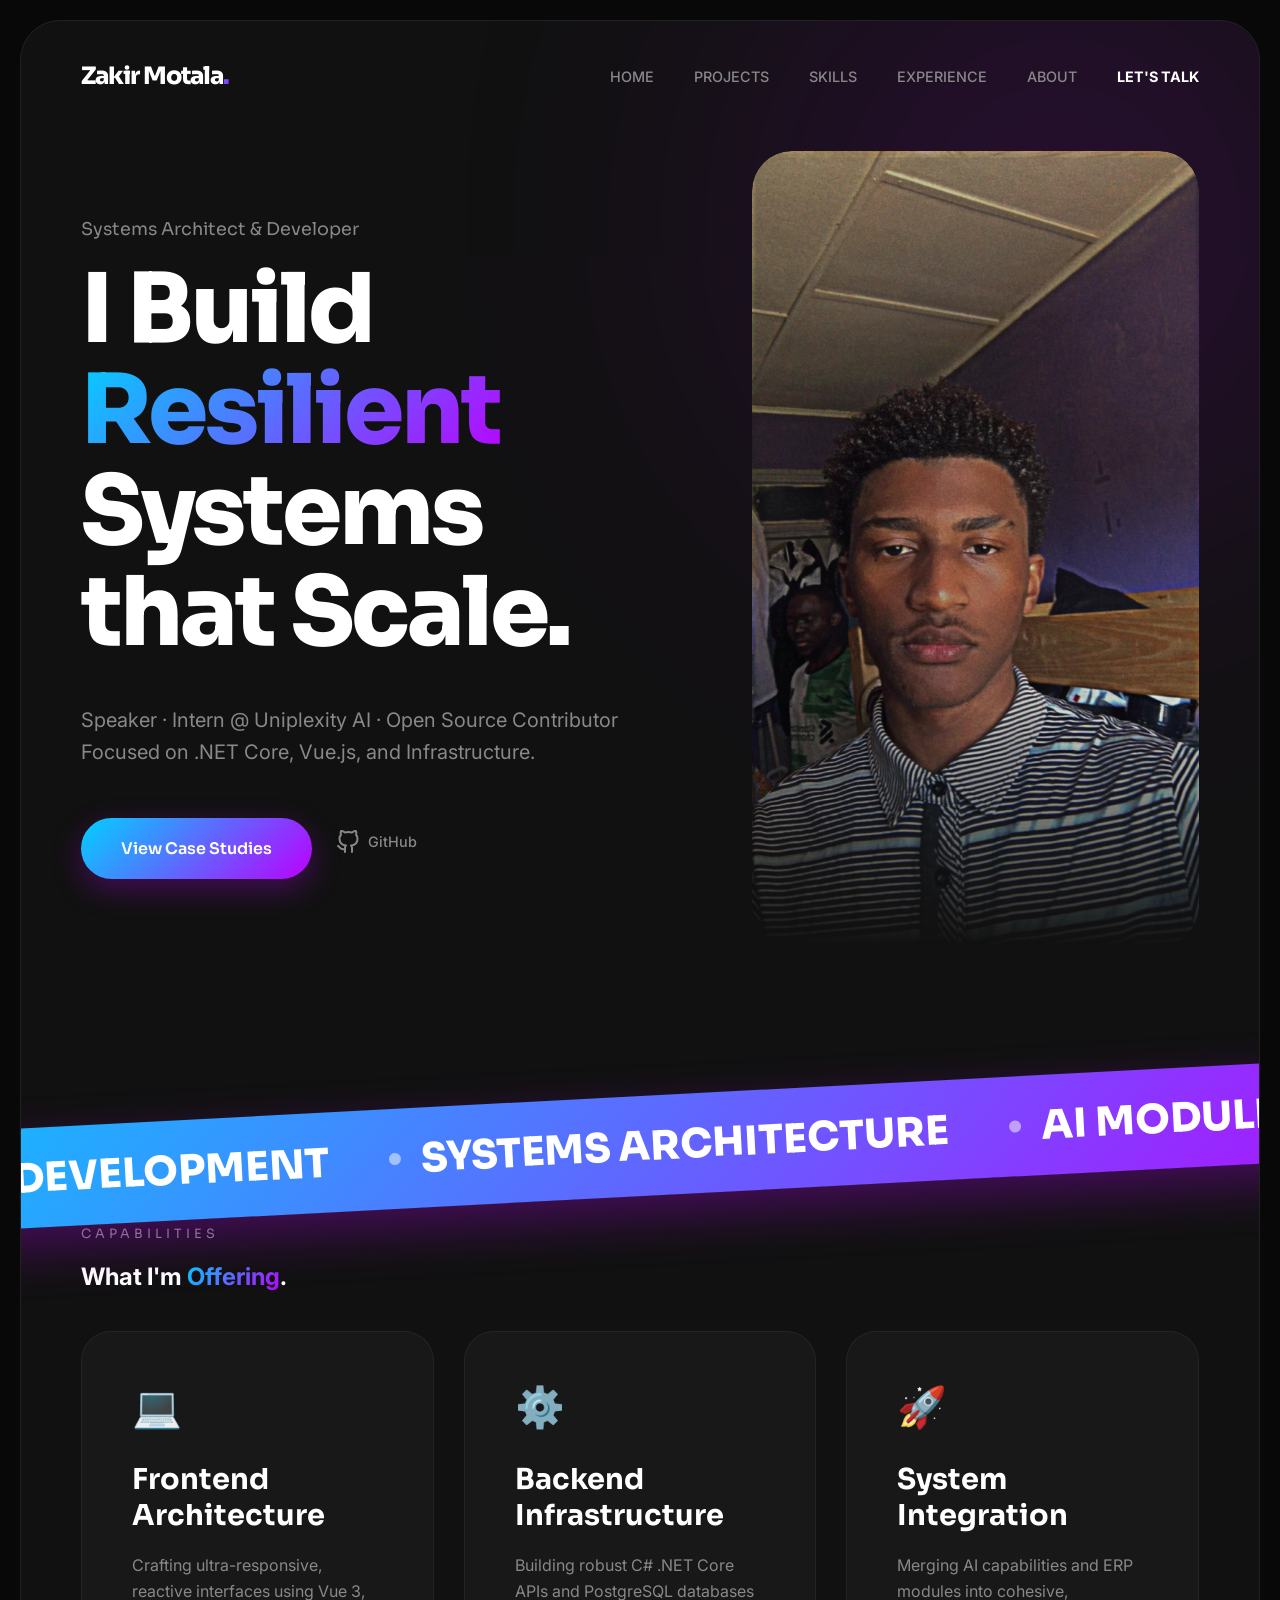
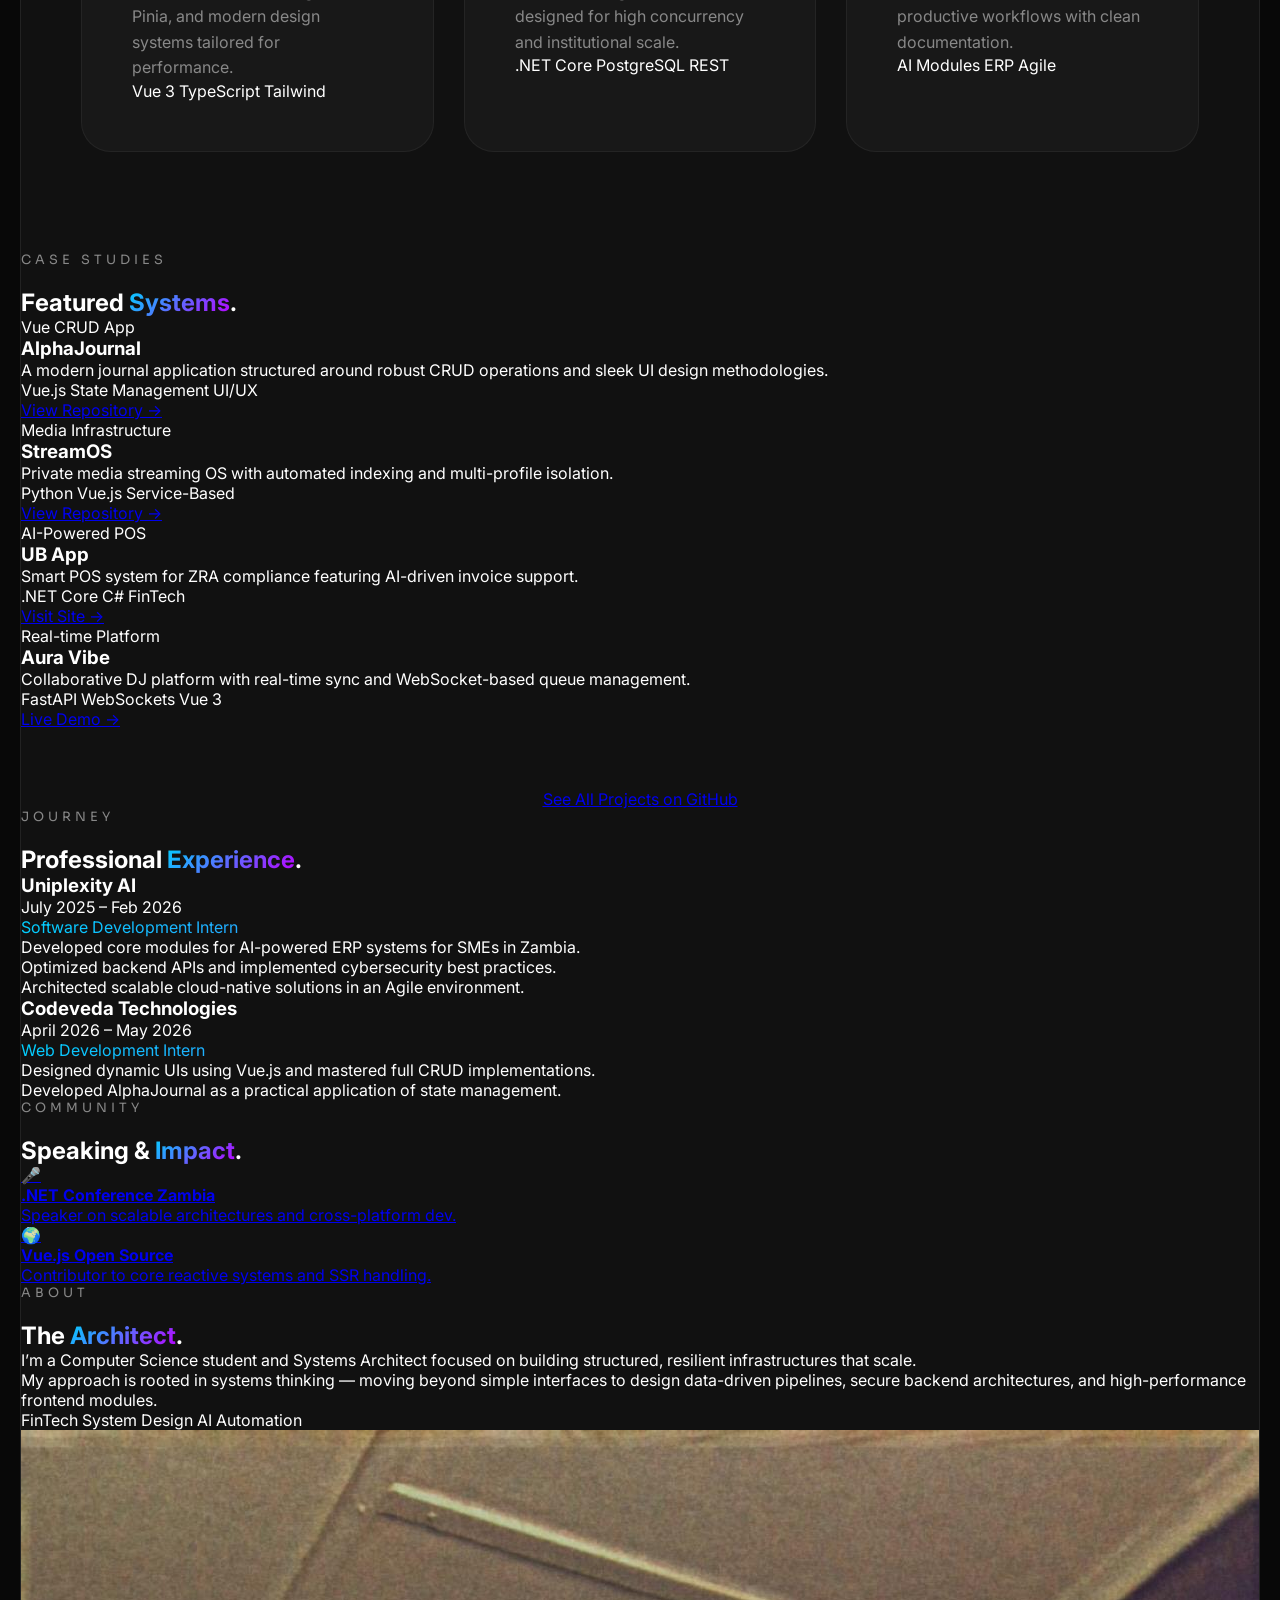
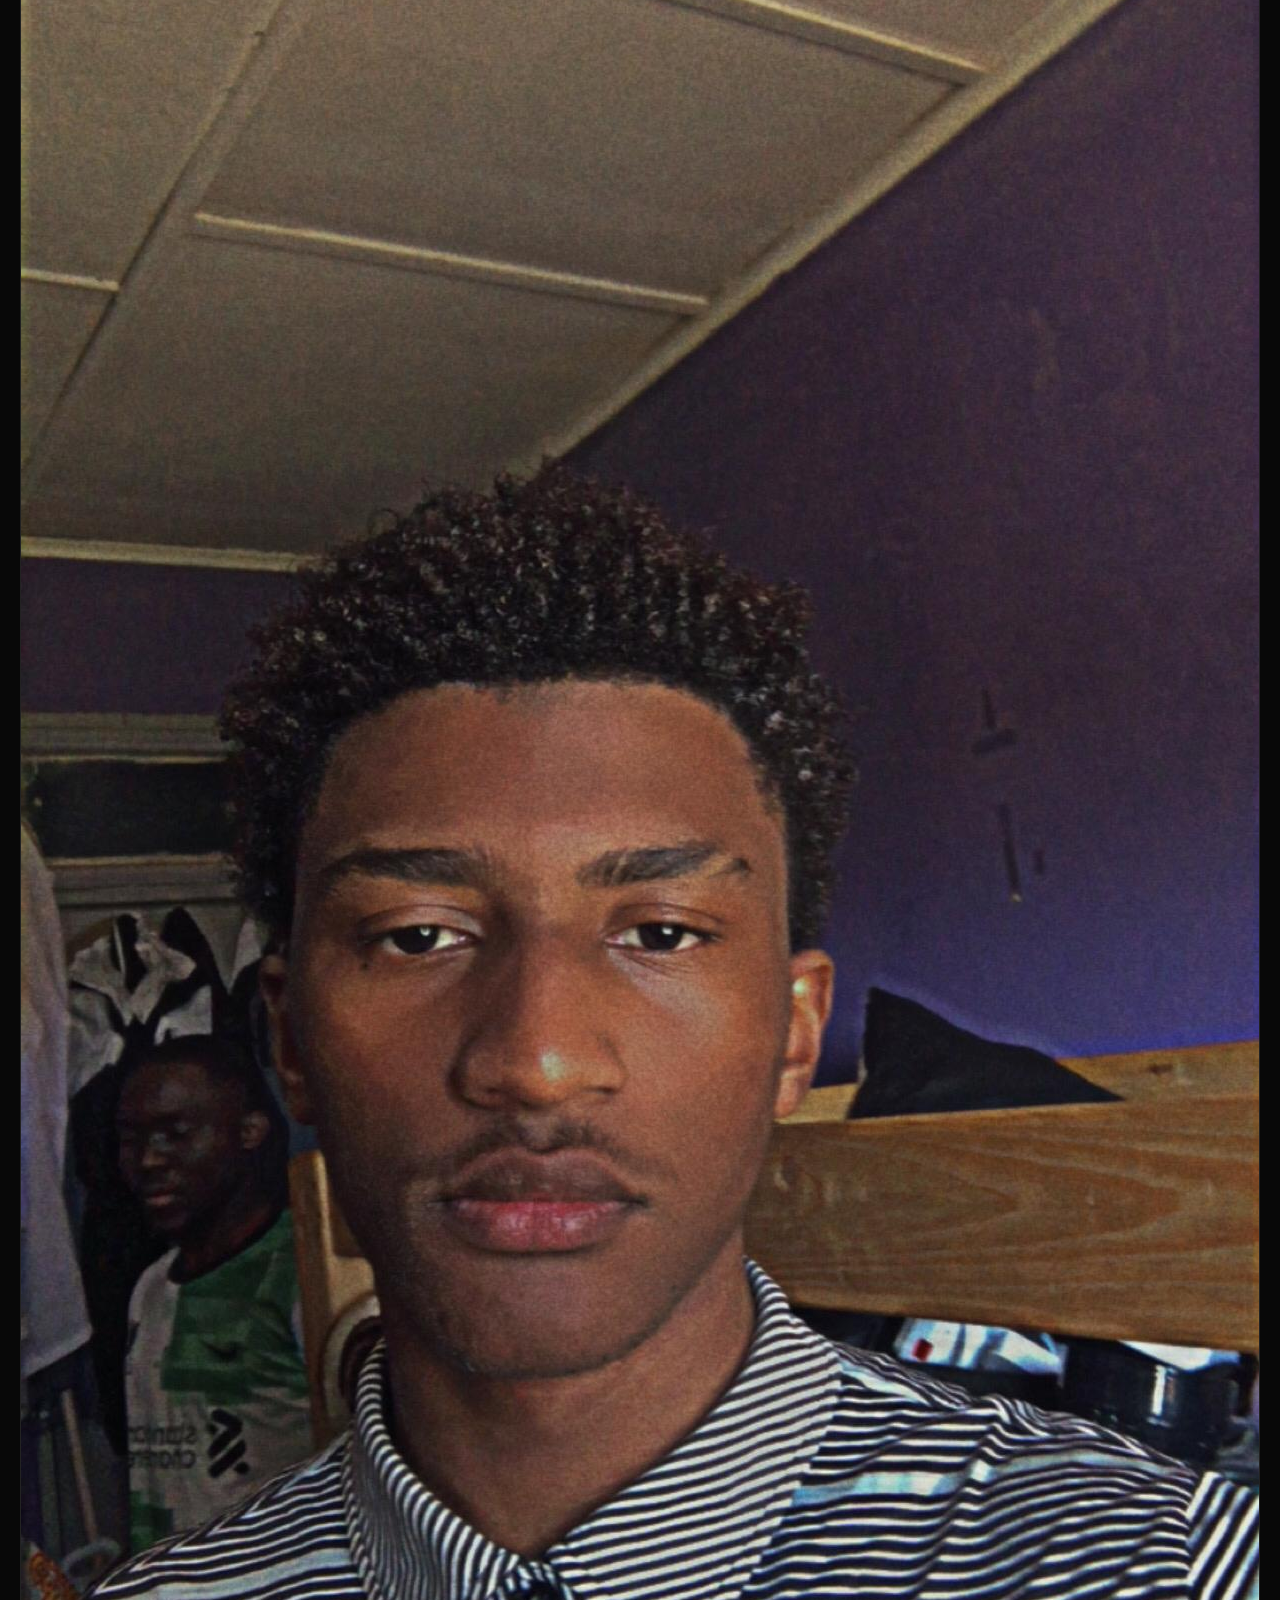
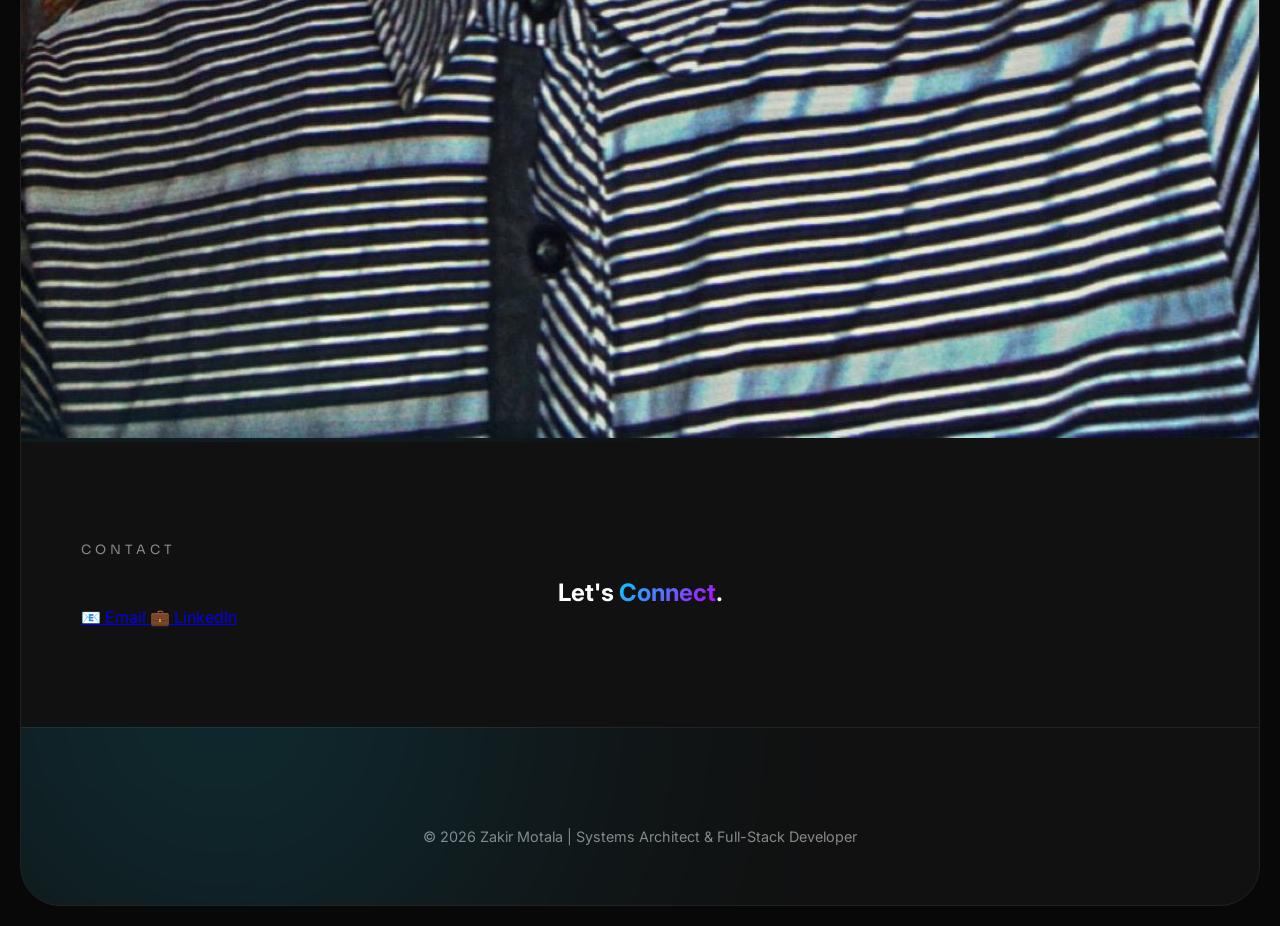
==== commit 25755b31: "feat: enhance portfolio with SEO metadata, revised project section, and professional experience time" ====
--- a/index2.html
+++ b/index2.html
@@ -4,6 +4,13 @@
     <meta charset="UTF-8">
     <meta name="viewport" content="width=device-width, initial-scale=1.0">
     <title>Zakir Motala | Systems Architect & Full-Stack Developer</title>
+    
+    <!-- SEO & Premium Social Sharing -->
+    <meta name="description" content="Systems Architect and Full-Stack Developer focused on building resilient, scalable systems with .NET, Vue.js, and AI modules.">
+    <meta property="og:title" content="Zakir Motala | Systems Architect">
+    <meta property="og:description" content="Building scalable systems that last. Explore the portfolio of Zakir Motala.">
+    <meta property="og:type" content="website">
+    
     <link rel="stylesheet" href="styles2.css">
 </head>
 <body>
@@ -17,8 +24,9 @@
             <div class="nav-logo">Zakir Motala<span class="text-gradient">.</span></div>
             <ul class="nav-links">
                 <li><a href="#home" class="nav-link">HOME</a></li>
-                <li><a href="#work" class="nav-link">PROJECTS</a></li>
+                <li><a href="#projects" class="nav-link">PROJECTS</a></li>
                 <li><a href="#services" class="nav-link">SKILLS</a></li>
+                <li><a href="#experience" class="nav-link">EXPERIENCE</a></li>
                 <li><a href="#about" class="nav-link">ABOUT</a></li>
                 <li><a href="#contact" class="nav-link" style="color: white; font-weight: 700;">LET'S TALK</a></li>
             </ul>
@@ -27,16 +35,20 @@
         <!-- Hero Section -->
         <section id="home" class="hero">
             <div class="hero-content">
-                <span class="hero-eyebrow">Available for New Projects</span>
+                <span class="hero-eyebrow">Systems Architect & Developer</span>
                 <h1 class="hero-title">
                     I Build <span class="text-gradient">Resilient</span> Systems <br> that Scale.
                 </h1>
                 <p style="color: var(--text-gray); font-size: 1.25rem; margin-bottom: 50px; line-height: 1.6;">
-                    Systems Architect & Full-Stack Developer at Uniplexity AI. <br> 
+                    Speaker · Intern @ Uniplexity AI · Open Source Contributor <br> 
                     Focused on .NET Core, Vue.js, and Infrastructure.
                 </p>
                 <div class="hero-actions">
-                    <a href="#work" class="btn-grad">View Case Studies</a>
+                    <a href="#projects" class="btn-grad">View Case Studies</a>
+                    <a href="https://github.com/Zakir176" target="_blank" class="nav-link" style="margin-left: 20px; display: inline-flex; align-items: center; gap: 8px;">
+                        <svg width="24" height="24" viewBox="0 0 24 24" fill="none" stroke="currentColor" stroke-width="2" stroke-linecap="round" stroke-linejoin="round"><path d="M9 19c-5 1.5-5-2.5-7-3m14 6v-3.87a3.37 3.37 0 0 0-.94-2.61c3.14-.35 6.44-1.54 6.44-7A5.44 5.44 0 0 0 20 4.77 5.07 5.07 0 0 0 19.91 1S18.73.65 16 2.48a13.38 13.38 0 0 0-7 0C6.27.65 5.09 1 5.09 1A5.07 5.07 0 0 0 5 4.77a5.44 5.44 0 0 0-1.5 3.78c0 5.42 3.3 6.61 6.44 7A3.37 3.37 0 0 0 9 18.13V22"></path></svg>
+                        GitHub
+                    </a>
                 </div>
             </div>
             <div class="hero-image-container">
@@ -59,37 +71,200 @@
             </div>
         </div>
 
-        <!-- Offering / Services Section -->
+        <!-- Capabilities Section -->
         <section id="services" class="services">
             <span class="section-label">Capabilities</span>
-            <h2 style="font-family: var(--font-heading); font-size: 3.5rem; font-weight: 800; margin-bottom: 60px;">What I'm <span class="text-gradient">Offering</span>.</h2>
+            <h2 class="section-heading">What I'm <span class="text-gradient">Offering</span>.</h2>
             
             <div class="services-grid">
                 <div class="service-card">
                     <div class="service-icon">💻</div>
                     <h3 class="service-title">Frontend Architecture</h3>
                     <p class="service-desc">Crafting ultra-responsive, reactive interfaces using Vue 3, Pinia, and modern design systems tailored for performance.</p>
+                    <div class="tech-tags-mini">
+                        <span>Vue 3</span> <span>TypeScript</span> <span>Tailwind</span>
+                    </div>
                 </div>
                 <div class="service-card">
                     <div class="service-icon">⚙️</div>
                     <h3 class="service-title">Backend Infrastructure</h3>
                     <p class="service-desc">Building robust C# .NET Core APIs and PostgreSQL databases designed for high concurrency and institutional scale.</p>
+                    <div class="tech-tags-mini">
+                        <span>.NET Core</span> <span>PostgreSQL</span> <span>REST</span>
+                    </div>
                 </div>
                 <div class="service-card">
                     <div class="service-icon">🚀</div>
                     <h3 class="service-title">System Integration</h3>
                     <p class="service-desc">Merging AI capabilities and ERP modules into cohesive, productive workflows with clean documentation.</p>
-                </div>
+                    <div class="tech-tags-mini">
+                        <span>AI Modules</span> <span>ERP</span> <span>Agile</span>
+                    </div>
+                </div>
+            </div>
+        </section>
+
+        <!-- Projects Section -->
+        <section id="projects" class="content-section">
+            <span class="section-label">Case Studies</span>
+            <h2 class="section-heading">Featured <span class="text-gradient">Systems</span>.</h2>
+            
+            <div class="noir-projects-grid">
+                <!-- Project 1 -->
+                <div class="noir-project-card">
+                    <div class="noir-project-info">
+                        <span class="project-category">Vue CRUD App</span>
+                        <h3 class="noir-project-title">AlphaJournal</h3>
+                        <p class="noir-project-desc">A modern journal application structured around robust CRUD operations and sleek UI design methodologies.</p>
+                        <div class="noir-project-tags">
+                            <span>Vue.js</span> <span>State Management</span> <span>UI/UX</span>
+                        </div>
+                        <a href="https://github.com/Zakir176/AlphaJournal" target="_blank" class="noir-project-link">View Repository →</a>
+                    </div>
+                </div>
+                <!-- Project 2 -->
+                <div class="noir-project-card">
+                    <div class="noir-project-info">
+                        <span class="project-category">Media Infrastructure</span>
+                        <h3 class="noir-project-title">StreamOS</h3>
+                        <p class="noir-project-desc">Private media streaming OS with automated indexing and multi-profile isolation.</p>
+                        <div class="noir-project-tags">
+                            <span>Python</span> <span>Vue.js</span> <span>Service-Based</span>
+                        </div>
+                        <a href="https://github.com/Zakir176/StreamOS" target="_blank" class="noir-project-link">View Repository →</a>
+                    </div>
+                </div>
+                <!-- Project 3 -->
+                <div class="noir-project-card">
+                    <div class="noir-project-info">
+                        <span class="project-category">AI-Powered POS</span>
+                        <h3 class="noir-project-title">UB App</h3>
+                        <p class="noir-project-desc">Smart POS system for ZRA compliance featuring AI-driven invoice support.</p>
+                        <div class="noir-project-tags">
+                            <span>.NET Core</span> <span>C#</span> <span>FinTech</span>
+                        </div>
+                        <a href="http://uniplexitybusiness.com/" target="_blank" class="noir-project-link">Visit Site →</a>
+                    </div>
+                </div>
+                <!-- Project 4 -->
+                <div class="noir-project-card">
+                    <div class="noir-project-info">
+                        <span class="project-category">Real-time Platform</span>
+                        <h3 class="noir-project-title">Aura Vibe</h3>
+                        <p class="noir-project-desc">Collaborative DJ platform with real-time sync and WebSocket-based queue management.</p>
+                        <div class="noir-project-tags">
+                            <span>FastAPI</span> <span>WebSockets</span> <span>Vue 3</span>
+                        </div>
+                        <a href="https://aura-vibe.vercel.app/" target="_blank" class="noir-project-link">Live Demo →</a>
+                    </div>
+                </div>
+            </div>
+            
+            <div style="text-align: center; margin-top: 60px;">
+                <a href="https://github.com/Zakir176" target="_blank" class="btn-outline">See All Projects on GitHub</a>
+            </div>
+        </section>
+
+        <!-- Experience Section -->
+        <section id="experience" class="content-section">
+            <span class="section-label">Journey</span>
+            <h2 class="section-heading">Professional <span class="text-gradient">Experience</span>.</h2>
+            
+            <div class="noir-experience-stack">
+                <div class="noir-exp-item">
+                    <div class="noir-exp-header">
+                        <h3 class="noir-exp-title">Uniplexity AI</h3>
+                        <span class="noir-exp-date">July 2025 – Feb 2026</span>
+                    </div>
+                    <p class="noir-exp-role text-gradient">Software Development Intern</p>
+                    <ul class="noir-exp-list">
+                        <li>Developed core modules for AI-powered ERP systems for SMEs in Zambia.</li>
+                        <li>Optimized backend APIs and implemented cybersecurity best practices.</li>
+                        <li>Architected scalable cloud-native solutions in an Agile environment.</li>
+                    </ul>
+                </div>
+
+                <div class="noir-exp-item">
+                    <div class="noir-exp-header">
+                        <h3 class="noir-exp-title">Codeveda Technologies</h3>
+                        <span class="noir-exp-date">April 2026 – May 2026</span>
+                    </div>
+                    <p class="noir-exp-role text-gradient">Web Development Intern</p>
+                    <ul class="noir-exp-list">
+                        <li>Designed dynamic UIs using Vue.js and mastered full CRUD implementations.</li>
+                        <li>Developed AlphaJournal as a practical application of state management.</li>
+                    </ul>
+                </div>
+            </div>
+        </section>
+
+        <!-- Community Section -->
+        <section id="speaking" class="content-section">
+            <span class="section-label">Community</span>
+            <h2 class="section-heading">Speaking & <span class="text-gradient">Impact</span>.</h2>
+            
+            <div class="noir-community-grid">
+                <a href="https://www.linkedin.com/posts/zakir-motala-7b824b23a_dotnetconf2025-dotnet-dotnetmaui-activity-7419826543507505152--QY5" target="_blank" class="noir-community-card">
+                    <div class="comm-icon">🎤</div>
+                    <div class="comm-info">
+                        <h4>.NET Conference Zambia</h4>
+                        <p>Speaker on scalable architectures and cross-platform dev.</p>
+                    </div>
+                </a>
+                <a href="https://github.com/vuejs/core/pulls?q=is%3Apr+author%3AZakir176" target="_blank" class="noir-community-card">
+                    <div class="comm-icon">🌍</div>
+                    <div class="comm-info">
+                        <h4>Vue.js Open Source</h4>
+                        <p>Contributor to core reactive systems and SSR handling.</p>
+                    </div>
+                </a>
+            </div>
+        </section>
+
+        <!-- About Section -->
+        <section id="about" class="content-section">
+            <span class="section-label">About</span>
+            <h2 class="section-heading">The <span class="text-gradient">Architect</span>.</h2>
+            
+            <div class="noir-about-grid">
+                <div class="noir-about-text">
+                    <p>I’m a Computer Science student and Systems Architect focused on building structured, resilient infrastructures that scale.</p>
+                    <p>My approach is rooted in systems thinking — moving beyond simple interfaces to design data-driven pipelines, secure backend architectures, and high-performance frontend modules.</p>
+                    <div class="noir-interests">
+                        <span class="interest-tag">FinTech</span>
+                        <span class="interest-tag">System Design</span>
+                        <span class="interest-tag">AI Automation</span>
+                    </div>
+                </div>
+                <div class="noir-about-visual">
+                    <img src="images/Profile.jpg" alt="Zakir Motala" class="about-image-mini">
+                </div>
+            </div>
+        </section>
+
+        <!-- Contact Section -->
+        <section id="contact" class="services" style="padding-top: 100px;">
+            <span class="section-label">Contact</span>
+            <h2 class="section-heading" style="text-align: center;">Let's <span class="text-gradient">Connect</span>.</h2>
+            
+            <div class="noir-contact-grid">
+                <a href="mailto:zakirhusseinmotala76@gmail.com" class="noir-contact-card">
+                    <span class="contact-icon">📧</span>
+                    <span>Email</span>
+                </a>
+                <a href="https://linkedin.com/in/zakir-motala" target="_blank" class="noir-contact-card">
+                    <span class="contact-icon">💼</span>
+                    <span>LinkedIn</span>
+                </a>
             </div>
         </section>
 
         <!-- Simple Footer -->
         <footer style="padding: 100px 60px 60px; text-align: center; border-top: 1px solid var(--border);">
-            <p style="color: var(--text-gray); font-size: 0.9rem;">&copy; 2026 Zakir Motala. Design inspired by Vibrant Noir.</p>
+            <p style="color: var(--text-gray); font-size: 0.9rem;">&copy; 2026 Zakir Motala | Systems Architect & Full-Stack Developer</p>
         </footer>
     </div>
 
-    <!-- No complex JS needed for this design, but kept for future use -->
     <script src="script2.js"></script>
 </body>
 </html>
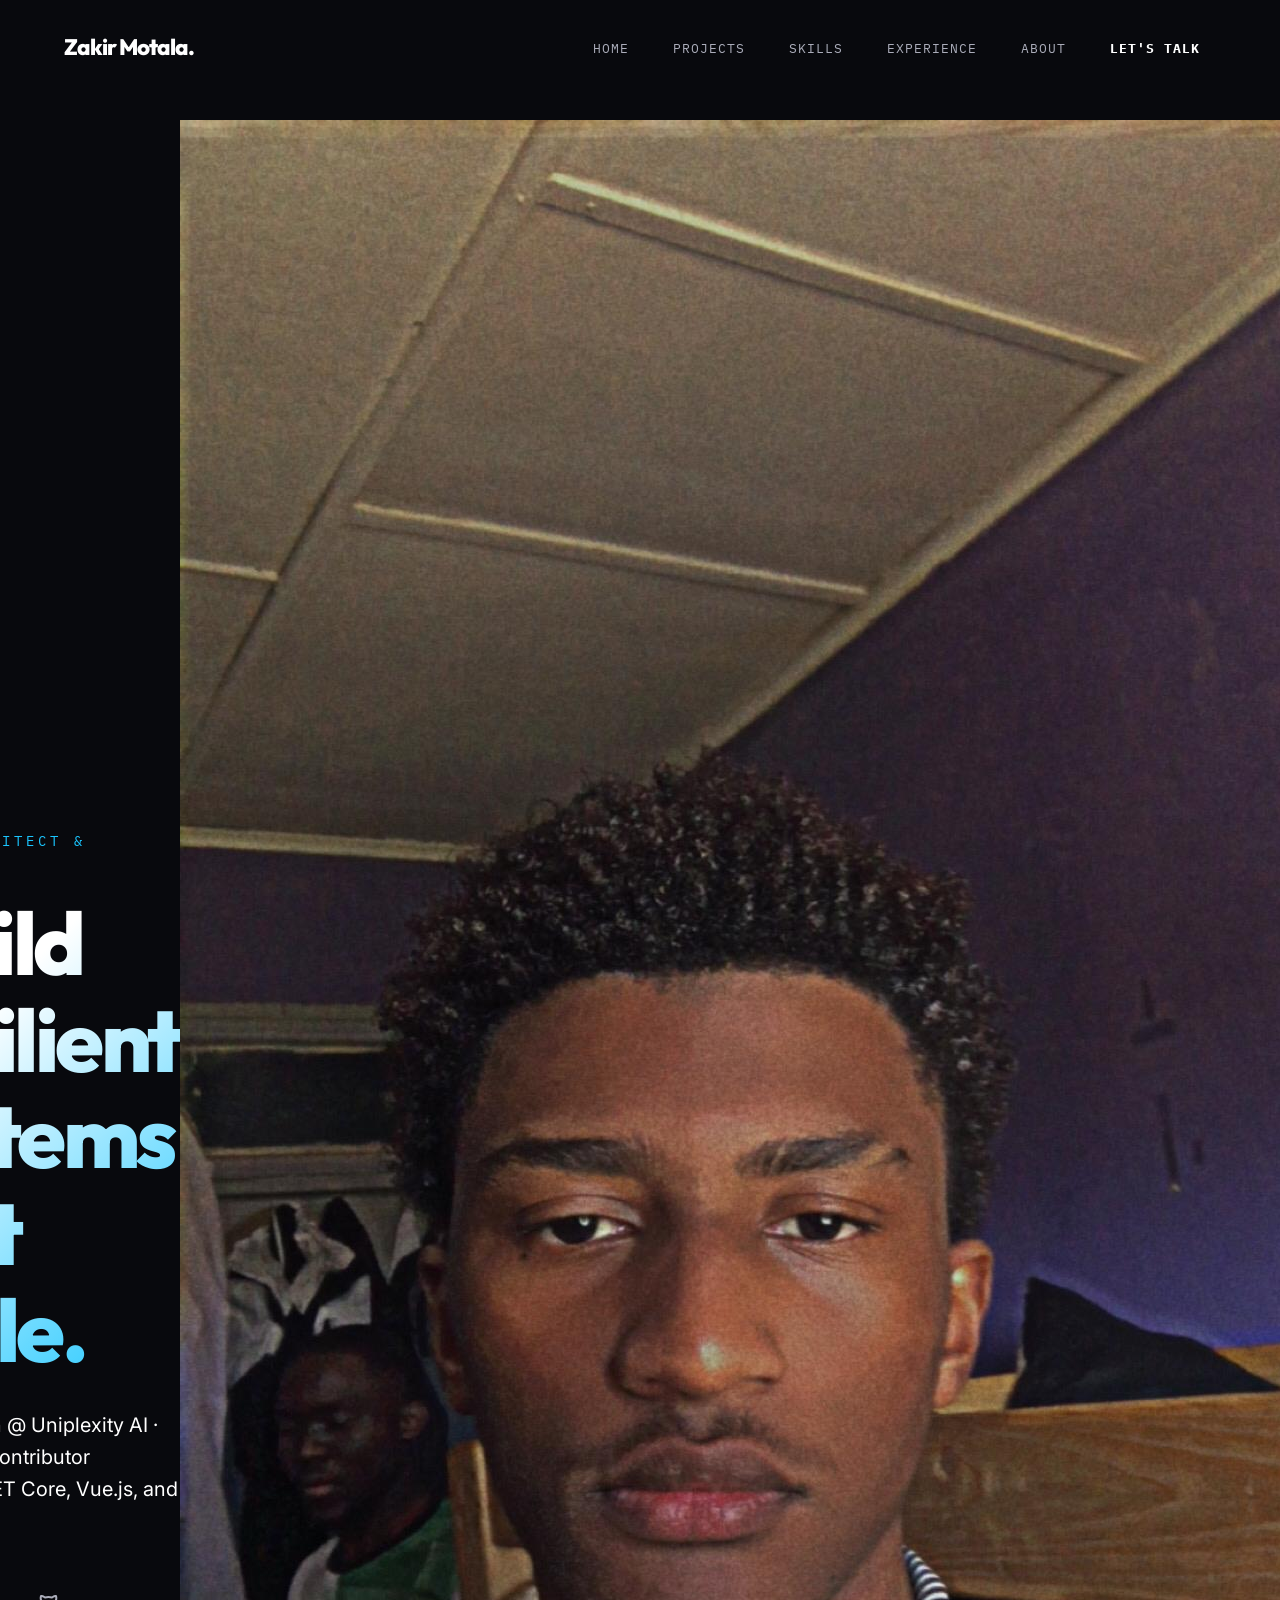
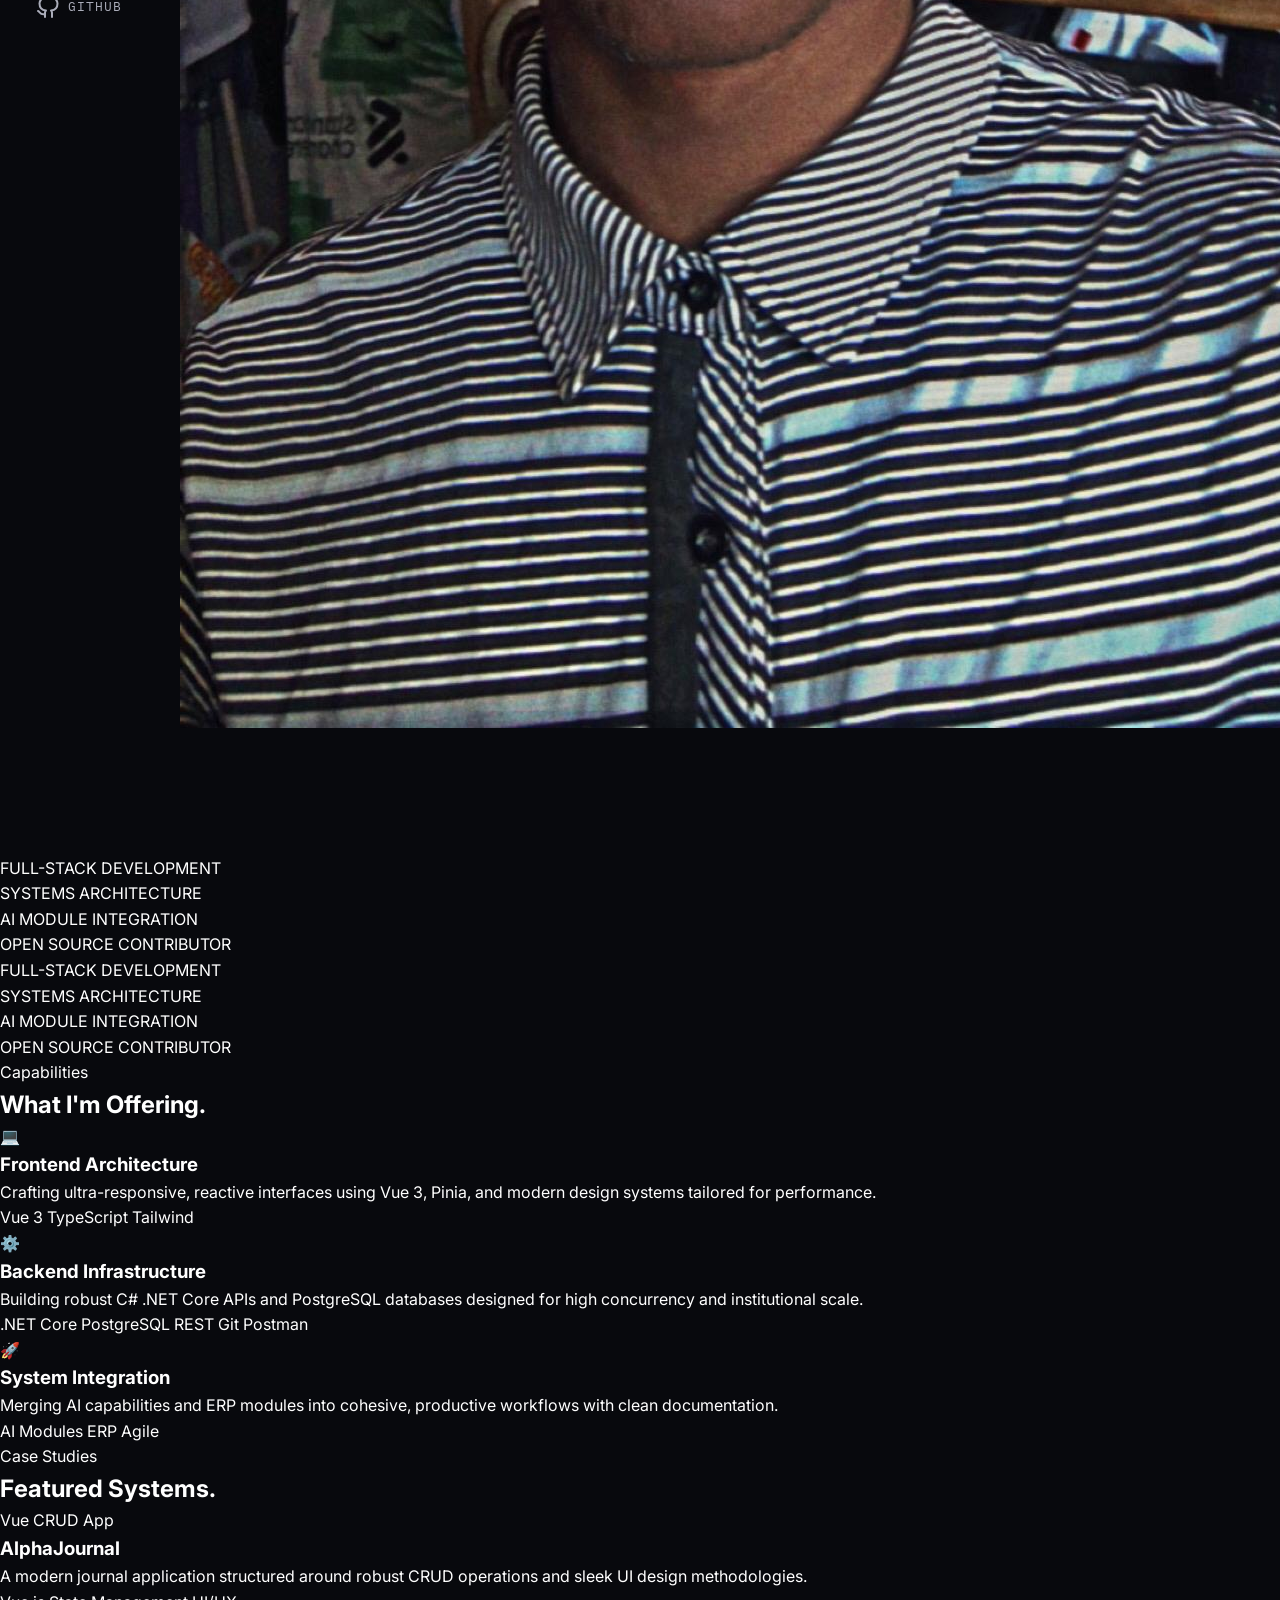
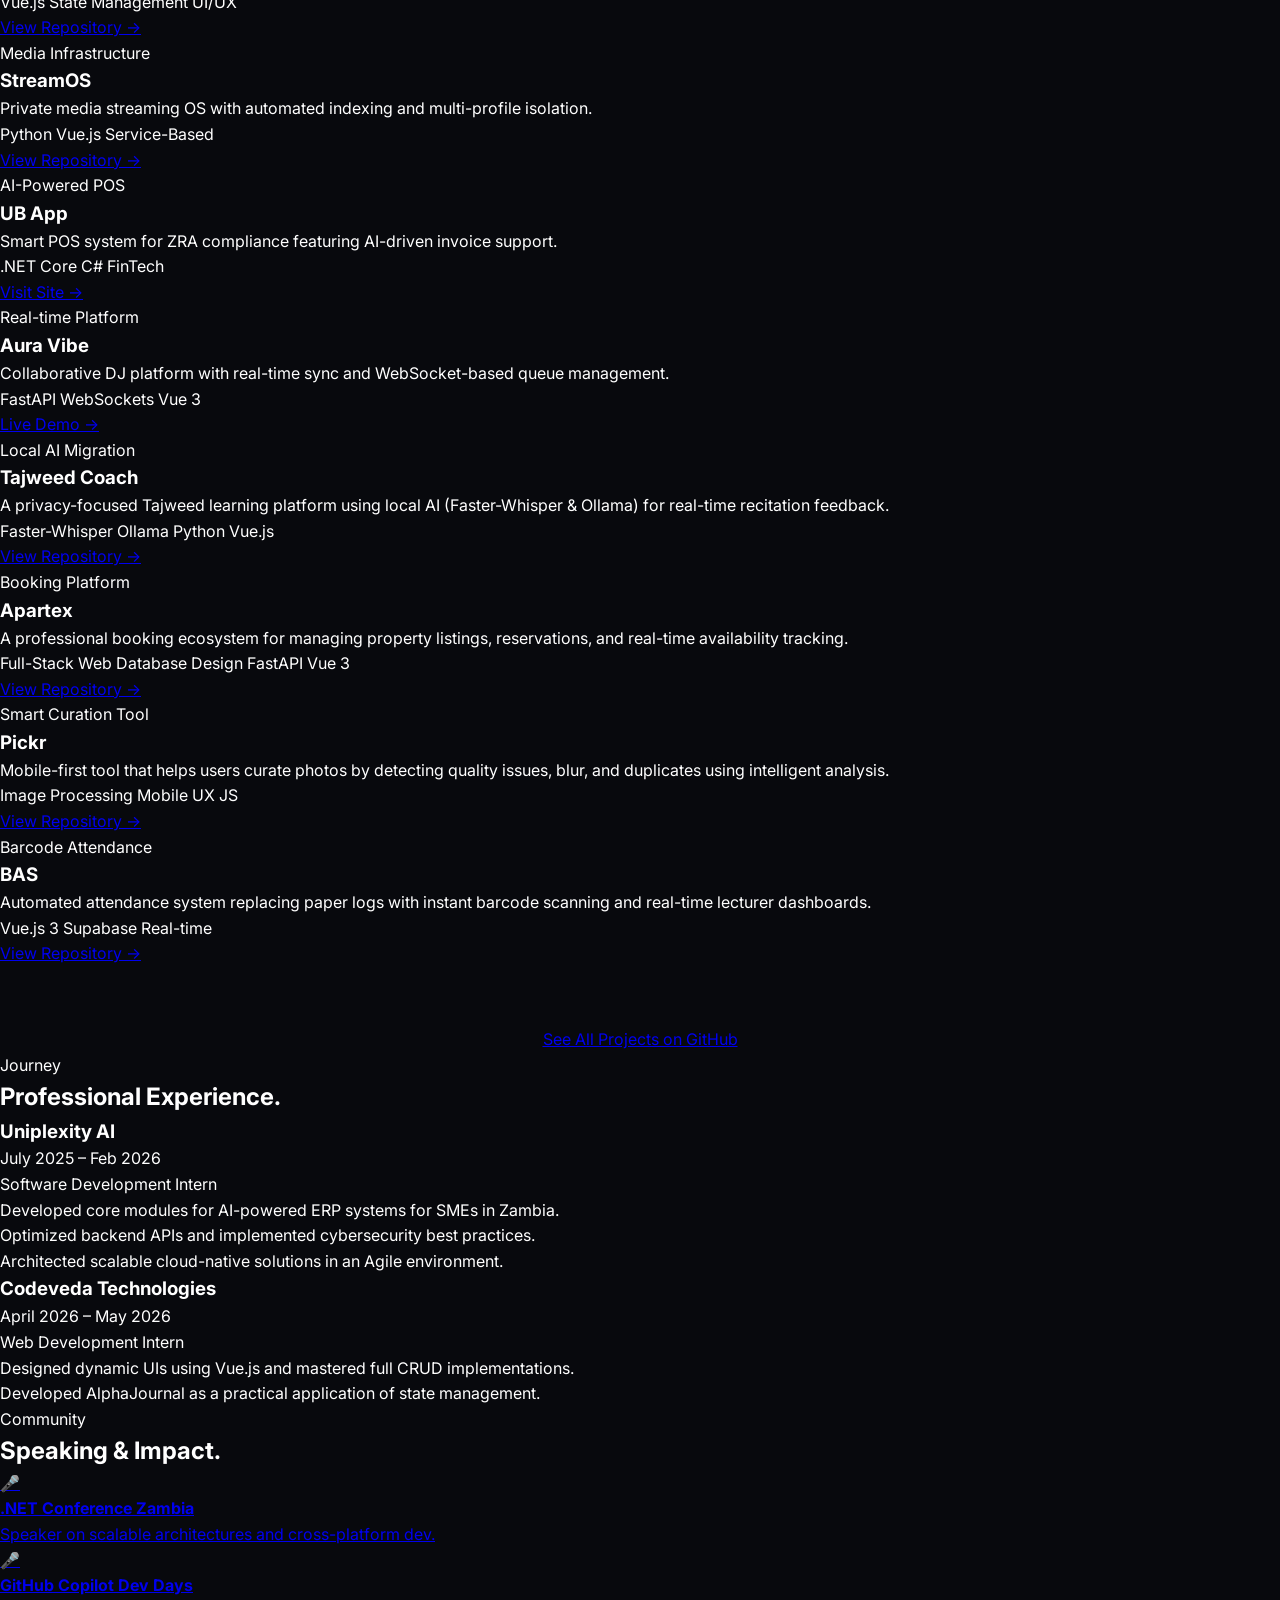
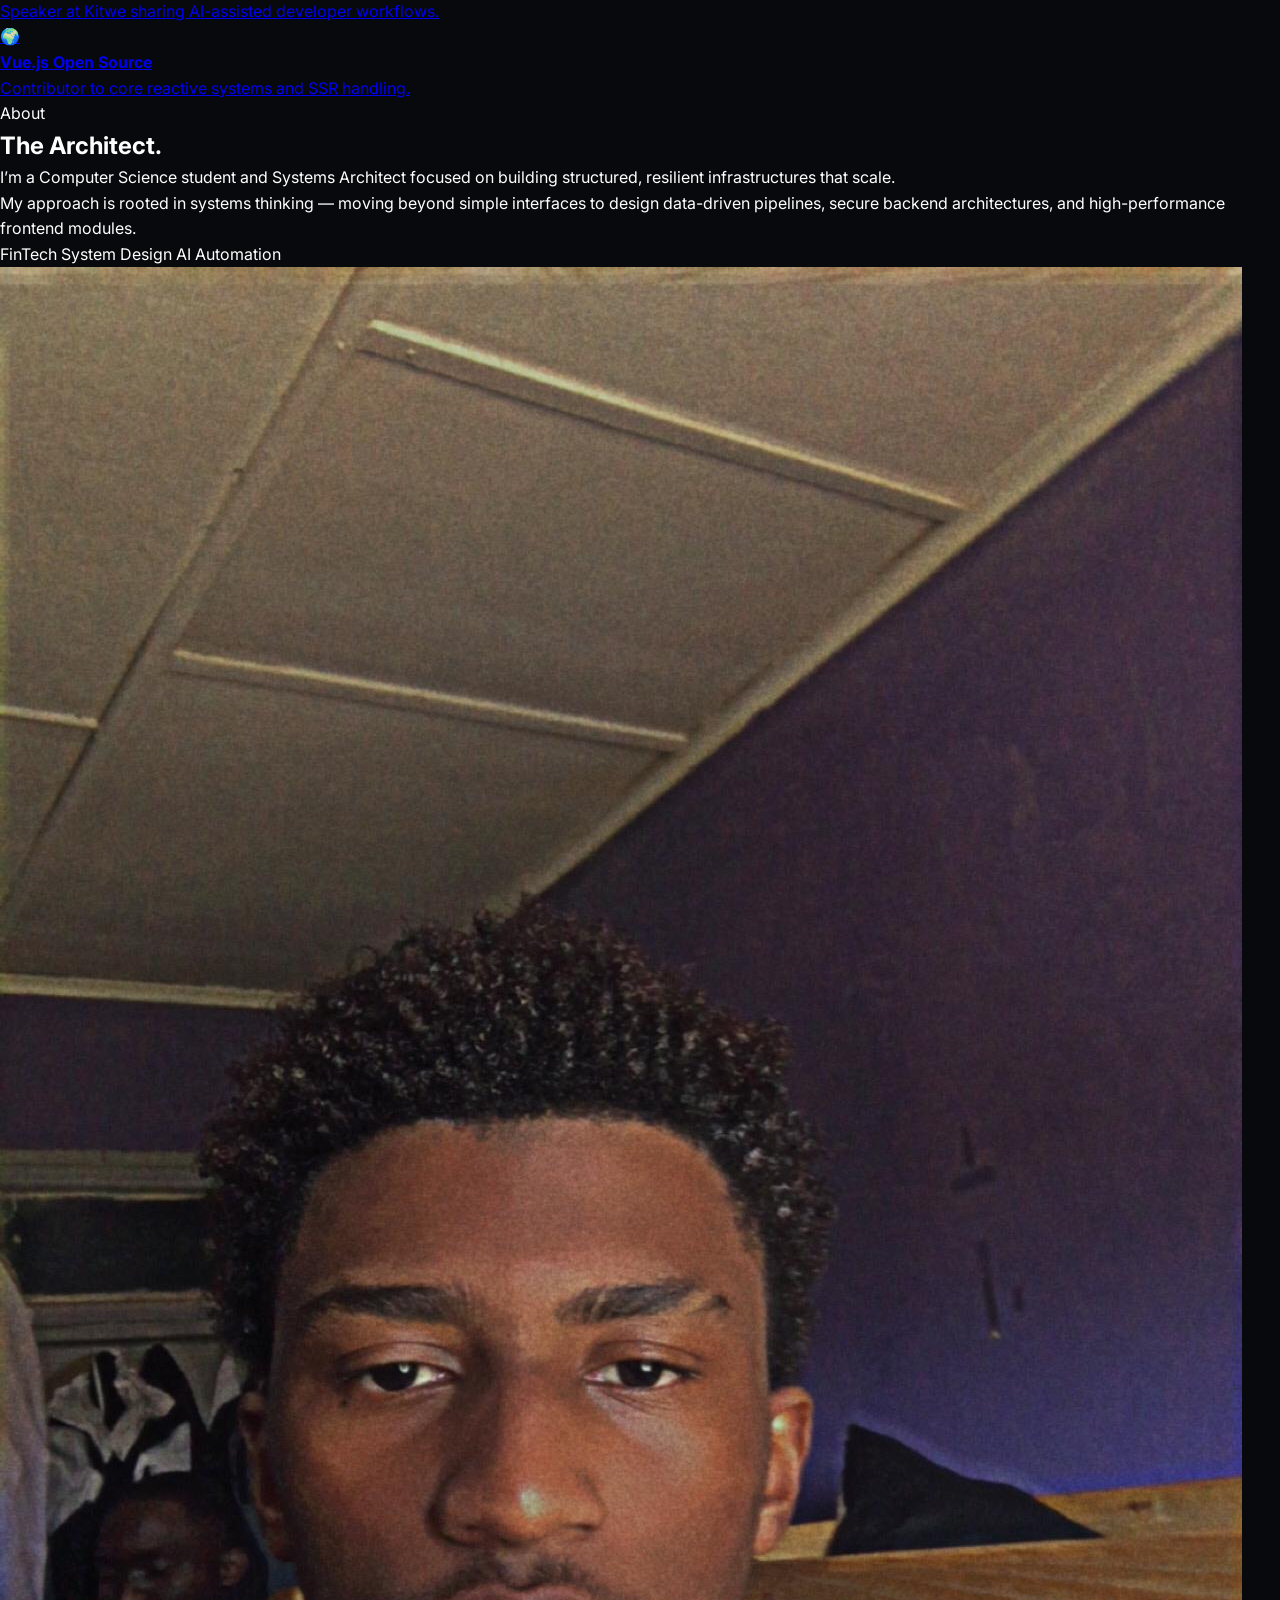
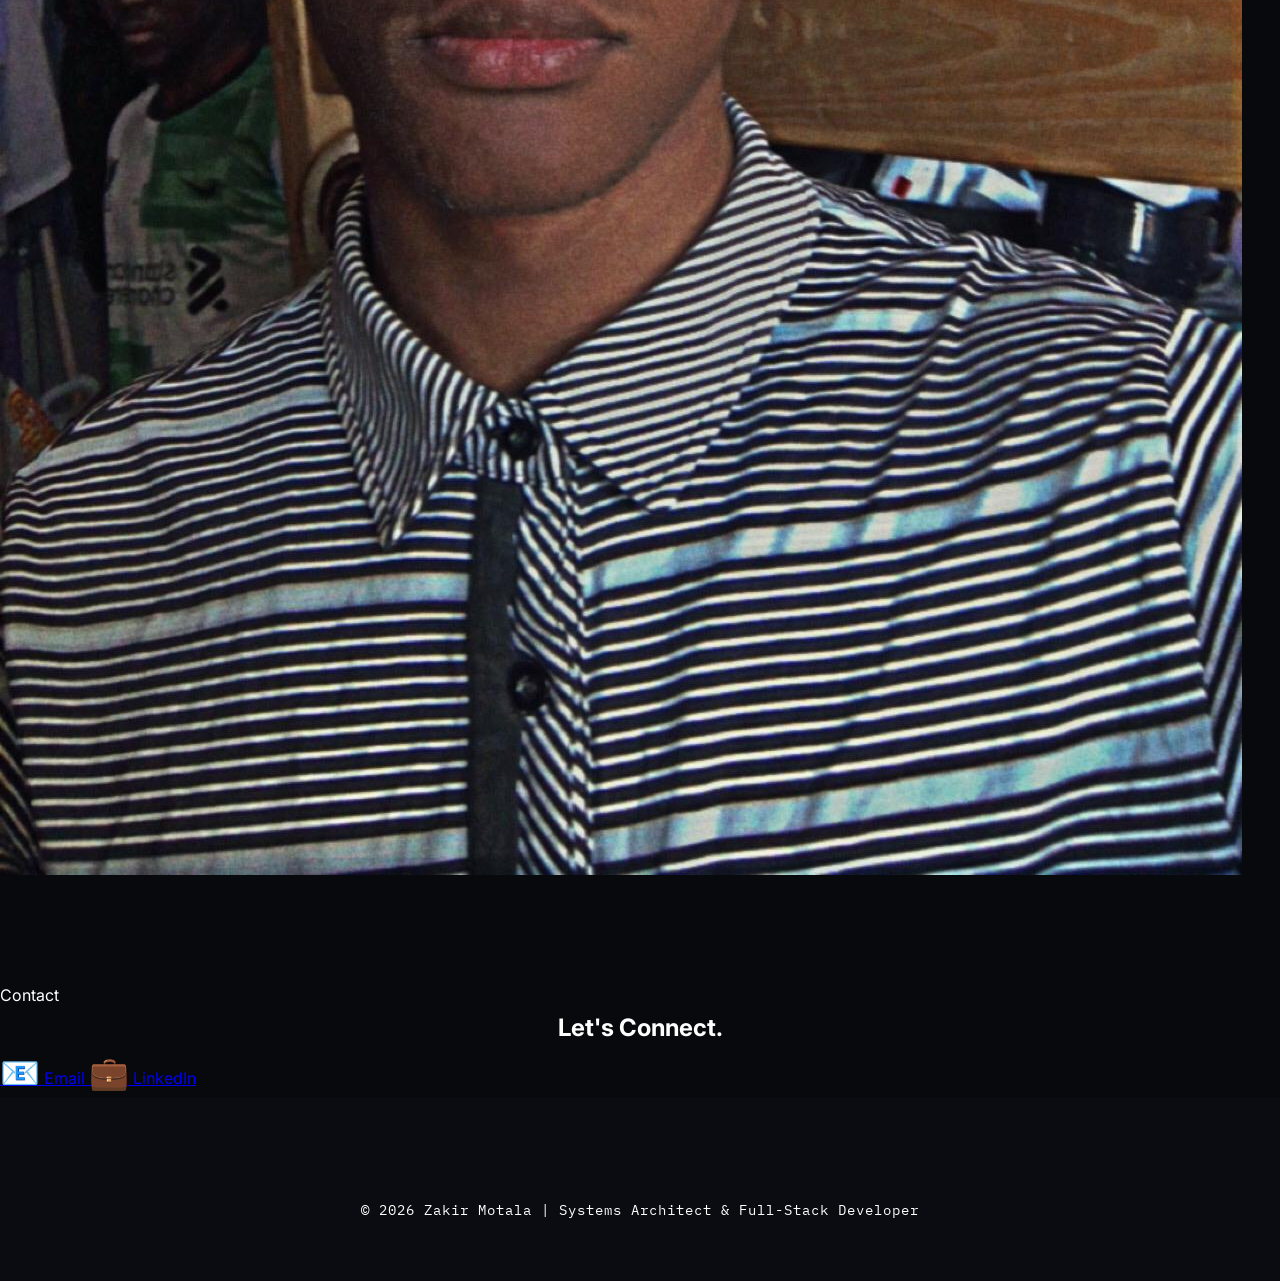
==== commit 6eb3027b: "refactor: migrate to Vibrant Noir design system, clean up legacy assets, and implement scroll-based " ====
--- a/index2.html
+++ b/index2.html
@@ -10,8 +10,9 @@
     <meta property="og:title" content="Zakir Motala | Systems Architect">
     <meta property="og:description" content="Building scalable systems that last. Explore the portfolio of Zakir Motala.">
     <meta property="og:type" content="website">
+    <meta name="twitter:card" content="summary_large_image">
     
-    <link rel="stylesheet" href="styles2.css">
+    <link rel="stylesheet" href="styles.css">
 </head>
 <body>
     <div class="main-frame">
@@ -90,7 +91,7 @@
                     <h3 class="service-title">Backend Infrastructure</h3>
                     <p class="service-desc">Building robust C# .NET Core APIs and PostgreSQL databases designed for high concurrency and institutional scale.</p>
                     <div class="tech-tags-mini">
-                        <span>.NET Core</span> <span>PostgreSQL</span> <span>REST</span>
+                        <span>.NET Core</span> <span>PostgreSQL</span> <span>REST</span> <span>Git</span> <span>Postman</span>
                     </div>
                 </div>
                 <div class="service-card">
@@ -158,6 +159,54 @@
                         <a href="https://aura-vibe.vercel.app/" target="_blank" class="noir-project-link">Live Demo →</a>
                     </div>
                 </div>
+                <!-- Project 5: Tajweed Coach -->
+                <div class="noir-project-card">
+                    <div class="noir-project-info">
+                        <span class="project-category">Local AI Migration</span>
+                        <h3 class="noir-project-title">Tajweed Coach</h3>
+                        <p class="noir-project-desc">A privacy-focused Tajweed learning platform using local AI (Faster-Whisper & Ollama) for real-time recitation feedback.</p>
+                        <div class="noir-project-tags">
+                            <span>Faster-Whisper</span> <span>Ollama</span> <span>Python</span> <span>Vue.js</span>
+                        </div>
+                        <a href="https://github.com/Zakir176/Tajweedcoach" target="_blank" class="noir-project-link">View Repository →</a>
+                    </div>
+                </div>
+                <!-- Project 6: Apartex -->
+                <div class="noir-project-card">
+                    <div class="noir-project-info">
+                        <span class="project-category">Booking Platform</span>
+                        <h3 class="noir-project-title">Apartex</h3>
+                        <p class="noir-project-desc">A professional booking ecosystem for managing property listings, reservations, and real-time availability tracking.</p>
+                        <div class="noir-project-tags">
+                            <span>Full-Stack Web</span> <span>Database Design</span> <span>FastAPI</span> <span>Vue 3</span>
+                        </div>
+                        <a href="https://github.com/Zakir176/Apartex" target="_blank" class="noir-project-link">View Repository →</a>
+                    </div>
+                </div>
+                <!-- Project 7: Pickr -->
+                <div class="noir-project-card">
+                    <div class="noir-project-info">
+                        <span class="project-category">Smart Curation Tool</span>
+                        <h3 class="noir-project-title">Pickr</h3>
+                        <p class="noir-project-desc">Mobile-first tool that helps users curate photos by detecting quality issues, blur, and duplicates using intelligent analysis.</p>
+                        <div class="noir-project-tags">
+                            <span>Image Processing</span> <span>Mobile UX</span> <span>JS</span>
+                        </div>
+                        <a href="https://github.com/Zakir176/Pickr" target="_blank" class="noir-project-link">View Repository →</a>
+                    </div>
+                </div>
+                <!-- Project 8: BAS -->
+                <div class="noir-project-card">
+                    <div class="noir-project-info">
+                        <span class="project-category">Barcode Attendance</span>
+                        <h3 class="noir-project-title">BAS</h3>
+                        <p class="noir-project-desc">Automated attendance system replacing paper logs with instant barcode scanning and real-time lecturer dashboards.</p>
+                        <div class="noir-project-tags">
+                            <span>Vue.js 3</span> <span>Supabase</span> <span>Real-time</span>
+                        </div>
+                        <a href="https://github.com/Zakir176/BAS-Web" target="_blank" class="noir-project-link">View Repository →</a>
+                    </div>
+                </div>
             </div>
             
             <div style="text-align: center; margin-top: 60px;">
@@ -209,6 +258,13 @@
                     <div class="comm-info">
                         <h4>.NET Conference Zambia</h4>
                         <p>Speaker on scalable architectures and cross-platform dev.</p>
+                    </div>
+                </a>
+                <a href="https://www.linkedin.com/posts/zakir-motala-7b824b23a_githubcopilot-ai-developers-activity-7441408150358016000-HlxV" target="_blank" class="noir-community-card">
+                    <div class="comm-icon">🎤</div>
+                    <div class="comm-info">
+                        <h4>GitHub Copilot Dev Days</h4>
+                        <p>Speaker at Kitwe sharing AI-assisted developer workflows.</p>
                     </div>
                 </a>
                 <a href="https://github.com/vuejs/core/pulls?q=is%3Apr+author%3AZakir176" target="_blank" class="noir-community-card">
@@ -265,6 +321,6 @@
         </footer>
     </div>
 
-    <script src="script2.js"></script>
+    <script src="script.js"></script>
 </body>
 </html>
--- a/styles.css
+++ b/styles.css
@@ -0,0 +1,1330 @@
+@import url('https://fonts.googleapis.com/css2?family=Outfit:wght@100..900&family=IBM+Plex+Mono:ital,wght@0,100;0,400;0,700;1,100&family=Inter:wght@100..900&display=swap');
+
+:root {
+    /* Dual-Color Architect Palette (Cyan & Indigo) */
+    --bg-dark: 230 25% 4%;
+    --bg-card: 230 25% 8%;
+    
+    --primary: 195 100% 55%;    /* Electric Cyan */
+    --primary-glow: 195 100% 55% / 0.3;
+    
+    --accent: 280 100% 65%;     /* Vibrant Indigo */
+    --accent-glow: 280 100% 65% / 0.4;
+    
+    --primary-indigo-grad: linear-gradient(135deg, hsl(var(--primary)) 0%, hsl(var(--accent)) 100%);
+    
+    --text-main: 0 0% 100%;
+    --text-dim: 230 10% 70%;
+    --text-ghost: 230 10% 40%;
+    
+    --border: 230 20% 15%;
+    --border-bright: 230 20% 30%;
+    
+    /* Typography */
+    --font-heading: 'Outfit', sans-serif;
+    --font-body: 'Inter', sans-serif;
+    --font-mono: 'IBM Plex Mono', monospace;
+
+    /* Transitions */
+    --transition-smooth: all 0.5s cubic-bezier(0.23, 1, 0.32, 1);
+    --transition-snappy: all 0.3s cubic-bezier(0.19, 1, 0.22, 1);
+}
+
+* {
+    margin: 0;
+    padding: 0;
+    box-sizing: border-box;
+    cursor: none; /* We handle this with our custom cursor */
+}
+
+body {
+    background-color: hsl(var(--bg-dark));
+    color: hsl(var(--text-main));
+    font-family: var(--font-body);
+    overflow-x: hidden;
+    line-height: 1.6;
+    -webkit-font-smoothing: antialiased;
+}
+
+/* Custom Premium Cursor */
+.cursor {
+    position: fixed;
+    top: 0;
+    left: 0;
+    width: 20px;
+    height: 20px;
+    background: hsl(var(--text-main));
+    border-radius: 50%;
+    pointer-events: none;
+    z-index: 9999;
+    mix-blend-mode: difference;
+    transform: translate(-50%, -50%);
+    transition: width 0.3s, height 0.3s, background-color 0.3s;
+    opacity: 0;
+}
+
+.cursor.visible {
+    opacity: 1;
+}
+
+.cursor.active {
+    width: 60px;
+    height: 60px;
+    background-color: hsla(var(--primary) / 0.2);
+    border: 1px solid hsl(var(--primary));
+}
+
+/* Atmospheric Background System */
+.background-layers {
+    position: fixed;
+    inset: 0;
+    z-index: -2;
+    background: hsl(var(--bg-dark));
+    overflow: hidden;
+}
+
+.background-layers::before,
+.background-layers::after {
+    content: '';
+    position: absolute;
+    width: 60vw;
+    height: 60vw;
+    border-radius: 50%;
+    filter: blur(120px);
+    opacity: 0.15;
+    animation: meshFlow 20s ease-in-out infinite alternate;
+}
+
+.background-layers::before {
+    background: hsl(var(--primary));
+    top: -10%;
+    left: -10%;
+}
+
+.background-layers::after {
+    background: hsl(var(--accent));
+    bottom: -10%;
+    right: -10%;
+    animation-delay: -10s;
+}
+
+@keyframes meshFlow {
+    0% { transform: translate(0, 0) scale(1); }
+    100% { transform: translate(100px, 50px) scale(1.2); }
+}
+
+/* Systems Visualizer Component */
+.systems-visualizer {
+    width: 100%;
+    height: 300px;
+    position: relative;
+    background: hsla(var(--bg-card) / 0.3);
+    border-radius: 20px;
+    border: 1px solid hsla(var(--text-main) / 0.05);
+    display: flex;
+    align-items: center;
+    justify-content: center;
+    overflow: hidden;
+}
+
+.visual-node {
+    width: 12px;
+    height: 12px;
+    background: hsl(var(--primary));
+    border-radius: 50%;
+    position: absolute;
+    box-shadow: 0 0 20px hsl(var(--primary));
+    animation: nodePulse 4s infinite alternate;
+}
+
+.visual-line {
+    position: absolute;
+    height: 1px;
+    background: linear-gradient(90deg, transparent, hsla(var(--primary) / 0.3), transparent);
+    transform-origin: left center;
+}
+
+@keyframes nodePulse {
+    from { transform: scale(1); opacity: 0.5; }
+    to { transform: scale(1.5); opacity: 1; }
+}
+
+/* Project Technical Specs Row */
+.project-specs-row {
+    display: flex;
+    gap: 15px;
+    margin: 15px 0;
+    padding: 10px 0;
+    border-top: 1px solid hsla(var(--text-main) / 0.05);
+    border-bottom: 1px solid hsla(var(--text-main) / 0.05);
+}
+
+.spec-item {
+    display: flex;
+    flex-direction: column;
+}
+
+.spec-label {
+    font-family: var(--font-mono);
+    font-size: 0.6rem;
+    color: hsl(var(--text-ghost));
+    text-transform: uppercase;
+    letter-spacing: 1px;
+}
+
+.spec-value {
+    font-family: var(--font-mono);
+    font-size: 1.1rem;
+    color: hsl(var(--primary));
+    font-weight: 600;
+}
+
+.scan-lines {
+    position: fixed;
+    inset: 0;
+    background: linear-gradient(rgba(18, 16, 16, 0) 50%, rgba(0, 0, 0, 0.2) 50%), linear-gradient(90deg, rgba(255, 0, 0, 0.03), rgba(0, 255, 0, 0.01), rgba(0, 0, 255, 0.03));
+    background-size: 100% 2px, 3px 100%;
+    z-index: 2000;
+    pointer-events: none;
+    opacity: 0.05;
+}
+
+/* Minimalist Glass Cards */
+.glass {
+    background: hsla(var(--bg-card) / 0.5);
+    backdrop-filter: blur(24px) saturate(150%);
+    -webkit-backdrop-filter: blur(24px) saturate(150%);
+    border: 1px solid hsla(var(--text-main) / 0.08);
+    border-radius: 24px;
+    transition: var(--transition-smooth);
+}
+
+.glass:hover {
+    background: hsla(var(--bg-card) / 0.7);
+    border-color: hsla(var(--text-main) / 0.2);
+    transform: translateY(-5px);
+}
+
+/* Bento Grid System */
+.bento-grid {
+    display: grid;
+    grid-template-columns: repeat(4, 1fr);
+    grid-auto-rows: minmax(150px, auto);
+    gap: 20px;
+}
+
+.bento-item {
+    position: relative;
+    padding: 30px;
+}
+
+.bento-item.large { grid-column: span 2; grid-row: span 2; }
+.bento-item.wide { grid-column: span 2; }
+.bento-item.tall { grid-row: span 2; }
+
+@media (max-width: 1024px) {
+    .bento-grid { grid-template-columns: repeat(2, 1fr); }
+}
+
+@media (max-width: 640px) {
+    .bento-grid { grid-template-columns: 1fr; }
+    .bento-item.large, .bento-item.wide, .bento-item.tall { grid-column: span 1; grid-row: span 1; }
+}
+
+/* Premium Unified Navigation */
+nav {
+    position: fixed;
+    top: 30px;
+    left: 50%;
+    transform: translateX(-50%);
+    width: 90%;
+    max-width: 1200px;
+    z-index: 1000;
+    padding: 0;
+    display: flex;
+    align-items: center;
+    justify-content: space-between;
+    transition: var(--transition-smooth);
+}
+
+nav.scrolled {
+    top: 15px;
+    width: 95%;
+}
+
+nav.scrolled .nav-container {
+    background: hsla(var(--bg-card) / 0.9);
+    padding: 8px 16px;
+    border-color: hsla(var(--primary) / 0.2);
+}
+
+.nav-container {
+    width: 100%;
+    display: flex;
+    align-items: center;
+    justify-content: space-between;
+    background: hsla(var(--bg-card) / 0.4);
+    backdrop-filter: blur(20px);
+    -webkit-backdrop-filter: blur(20px);
+    border: 1px solid hsla(var(--text-main) / 0.1);
+    border-radius: 24px;
+    padding: 12px 24px;
+    transition: var(--transition-smooth);
+}
+
+.nav-logo {
+    font-family: var(--font-heading);
+    font-weight: 800;
+    font-size: 1.4rem;
+    color: hsl(var(--text-main));
+    letter-spacing: -1px;
+}
+
+.logo-dot {
+    color: hsl(var(--primary));
+}
+
+.nav-links {
+    display: flex;
+    list-style: none;
+    gap: 12px;
+}
+
+.nav-link {
+    font-family: var(--font-mono);
+    font-size: 0.8rem;
+    text-transform: uppercase;
+    letter-spacing: 1px;
+    color: hsl(var(--text-dim));
+    text-decoration: none;
+    padding: 8px 16px;
+    border-radius: 8px;
+    transition: var(--transition-snappy);
+    position: relative;
+}
+
+.nav-link:hover, .nav-link.active {
+    color: hsl(var(--text-main));
+    background: hsla(var(--text-main) / 0.05);
+}
+
+.nav-link[data-premium="true"] {
+    background: hsl(var(--accent) / 0.1);
+    color: hsl(var(--accent));
+    border: 1px solid hsl(var(--accent) / 0.2);
+}
+
+/* Scroll Indicator */
+.scroll-indicator {
+    position: absolute;
+    bottom: 50px;
+    left: 50%;
+    transform: translateX(-50%);
+    display: flex;
+    flex-direction: column;
+    align-items: center;
+    gap: 12px;
+    opacity: 0.6;
+    transition: var(--transition-smooth);
+}
+
+.scroll-mouse {
+    width: 24px;
+    height: 40px;
+    border: 2px solid hsl(var(--text-ghost));
+    border-radius: 12px;
+    position: relative;
+}
+
+.scroll-wheel {
+    width: 4px;
+    height: 8px;
+    background: hsl(var(--primary));
+    border-radius: 2px;
+    position: absolute;
+    top: 6px;
+    left: 50%;
+    transform: translateX(-50%);
+    animation: scrollMove 2s infinite;
+}
+
+@keyframes scrollMove {
+    0% { transform: translate(-50%, 0); opacity: 1; }
+    100% { transform: translate(-50%, 15px); opacity: 0; }
+}
+
+.scroll-text {
+    font-family: var(--font-mono);
+    font-size: 0.7rem;
+    text-transform: uppercase;
+    letter-spacing: 2px;
+}
+
+/* Hero Section Redesign */
+.hero {
+    min-height: 100vh;
+    display: flex;
+    align-items: center;
+    justify-content: center;
+    position: relative;
+    padding: 120px 5%;
+    overflow: hidden;
+}
+
+.hero-background {
+    position: absolute;
+    width: 100%;
+    height: 100%;
+    z-index: -1;
+}
+
+.hero-content {
+    max-width: 1000px;
+    z-index: 10;
+    text-align: left; /* Moving to a more modern asymmetrical left-aligned layout */
+}
+
+.hero-eyebrow {
+    font-family: var(--font-mono);
+    color: hsl(var(--primary));
+    font-size: 0.9rem;
+    text-transform: uppercase;
+    letter-spacing: 4px;
+    margin-bottom: 20px;
+    display: block;
+    opacity: 0;
+    transform: translateY(20px);
+    animation: fadeInUpSnappy 0.8s forwards 0.2s;
+}
+
+@keyframes fadeInUpSnappy {
+    to { opacity: 1; transform: translateY(0); }
+}
+
+.hero-title {
+    font-family: var(--font-heading);
+    font-size: clamp(2.5rem, 8vw, 5.5rem);
+    font-weight: 800;
+    line-height: 1.1;
+    margin-bottom: 30px;
+    background: linear-gradient(
+        135deg, 
+        hsl(var(--text-main)) 30%, 
+        hsl(var(--primary)) 100%
+    );
+    -webkit-background-clip: text;
+    -webkit-text-fill-color: transparent;
+    letter-spacing: -0.04em;
+    opacity: 0;
+    transform: translateY(30px);
+    animation: fadeInUpSnappy 0.8s forwards 0.4s;
+}
+
+.hero-subtitle {
+    font-family: var(--font-mono);
+    font-size: clamp(1rem, 2vw, 1.2rem);
+    color: hsl(var(--accent));
+    margin-bottom: 30px;
+    opacity: 0.8;
+    max-width: 600px;
+}
+
+.hero-description {
+    font-size: clamp(1rem, 1.5vw, 1.2rem);
+    color: hsl(var(--text-dim));
+    max-width: 650px;
+    margin-bottom: 50px;
+    line-height: 1.6;
+}
+
+.hero-cta-group {
+    display: flex;
+    align-items: center;
+    gap: 30px;
+    flex-wrap: wrap;
+}
+
+.hero-cta {
+    position: relative;
+    padding: 18px 36px;
+    border-radius: 12px;
+    font-weight: 700;
+    text-decoration: none;
+    font-family: var(--font-heading);
+    transition: var(--transition-snappy);
+    overflow: hidden;
+}
+
+.hero-cta.primary {
+    background: hsl(var(--primary));
+    color: hsl(var(--bg-dark));
+    box-shadow: 0 10px 30px hsl(var(--primary-glow));
+}
+
+.hero-cta.primary:hover {
+    transform: translateY(-5px) scale(1.02);
+    box-shadow: 0 15px 40px hsl(var(--primary-glow));
+}
+
+.hero-cta.secondary {
+    background: hsla(var(--text-main) / 0.05);
+    color: hsl(var(--text-main));
+    border: 1px solid hsla(var(--text-main) / 0.1);
+    backdrop-filter: blur(10px);
+}
+
+.hero-cta.secondary:hover {
+    background: hsla(var(--text-main) / 0.1);
+    border-color: hsla(var(--text-main) / 0.2);
+    transform: translateY(-2px);
+}
+
+/* Holographic Orbs */
+.holo-orb {
+    position: absolute;
+    width: 400px;
+    height: 400px;
+    border-radius: 50%;
+    background: radial-gradient(circle at 30% 30%, hsla(var(--primary) / 0.15), transparent 70%);
+    filter: blur(60px);
+    pointer-events: none;
+    z-index: -1;
+    animation: orbFloat 20s ease-in-out infinite alternate;
+}
+
+.orb2 {
+    width: 600px;
+    height: 600px;
+    background: radial-gradient(circle at 70% 70%, hsla(var(--accent) / 0.1), transparent 70%);
+    top: 20%;
+    right: -10%;
+    animation-delay: -5s;
+}
+
+.orb3 {
+    width: 300px;
+    height: 300px;
+    background: radial-gradient(circle at 50% 50%, hsla(var(--primary) / 0.1), transparent 70%);
+    bottom: -10%;
+    left: 10%;
+    animation-delay: -10s;
+}
+
+@keyframes orbFloat {
+    from { transform: translate(0, 0) scale(1); }
+    to { transform: translate(50px, 50px) scale(1.1); }
+}
+
+/* Mobile Menu Toggle */
+.mobile-menu-toggle {
+    display: none;
+    flex-direction: column;
+    gap: 6px;
+    background: none;
+    border: none;
+    cursor: pointer;
+    z-index: 1100;
+}
+
+.menu-bar {
+    width: 30px;
+    height: 2px;
+    background: hsl(var(--text-main));
+    transition: var(--transition-snappy);
+}
+
+.mobile-menu-toggle.open .menu-bar:nth-child(1) {
+    transform: translateY(8px) rotate(45deg);
+}
+
+.mobile-menu-toggle.open .menu-bar:nth-child(2) {
+    transform: translateY(-8px) rotate(-45deg);
+}
+
+/* Sections Base Overhaul */
+.section {
+    padding: 120px 5%;
+    max-width: 1400px;
+    margin: 0 auto;
+    position: relative;
+}
+
+.section-title {
+    font-family: var(--font-heading);
+    font-size: clamp(2.5rem, 5vw, 4rem);
+    font-weight: 800;
+    margin-bottom: 80px;
+    text-align: left;
+    display: flex;
+    align-items: center;
+    gap: 20px;
+}
+
+.section-title::before {
+    content: '';
+    width: 40px;
+    height: 4px;
+    background: var(--primary-indigo-grad);
+    border-radius: 2px;
+}
+
+/* Utility Classes (Replacing Inline Styles) */
+.m-t-20 { margin-top: 20px !important; }
+.m-t-30 { margin-top: 30px !important; }
+.m-b-20 { margin-bottom: 20px !important; }
+.m-b-30 { margin-bottom: 30px !important; }
+
+.text-technical {
+    font-family: var(--font-mono) !important;
+    font-size: 0.9rem !important;
+    color: hsl(var(--primary)) !important;
+}
+
+.heading-technical {
+    font-family: var(--font-mono) !important;
+    font-size: 1rem !important;
+    color: hsl(var(--accent)) !important;
+}
+
+.bg-accent-soft {
+    background: hsla(var(--accent) / 0.1) !important;
+}
+
+        /* Highlights Section */
+        .highlights-section {
+            padding-top: 0;
+            margin-top: -50px;
+            position: relative;
+            z-index: 20;
+        }
+
+/* Highlights Section Overhaul */
+.highlights-grid {
+    display: grid;
+    grid-template-columns: repeat(auto-fit, minmax(300px, 1fr));
+    gap: 30px;
+}
+
+.highlight-card {
+    background: hsla(var(--bg-card) / 0.4);
+    backdrop-filter: blur(12px);
+    border: 1px solid hsla(var(--text-main) / 0.05);
+    border-radius: 20px;
+    padding: 40px;
+    display: flex;
+    flex-direction: column;
+    align-items: flex-start;
+    gap: 20px;
+    transition: var(--transition-smooth);
+    position: relative;
+    overflow: hidden;
+}
+
+.highlight-card:hover {
+    transform: translateY(-10px) scale(1.02);
+    background: hsla(var(--bg-card) / 0.6);
+    border-color: hsla(var(--primary) / 0.3);
+    box-shadow: 0 20px 40px hsla(0, 0%, 0%, 0.4);
+}
+
+.highlight-icon {
+    font-size: 2.5rem;
+    background: hsla(var(--primary) / 0.1);
+    width: 60px;
+    height: 60px;
+    display: flex;
+    align-items: center;
+    justify-content: center;
+    border-radius: 12px;
+}
+
+.highlight-title {
+    font-family: var(--font-heading);
+    font-size: 1.25rem;
+    color: hsl(var(--text-main));
+    font-weight: 700;
+}
+
+.highlight-text {
+    font-family: var(--font-mono);
+    font-size: 0.9rem;
+    color: hsl(var(--text-dim));
+}
+
+/* About Section Enhancements */
+.about-content {
+    display: grid;
+    grid-template-columns: 1.2fr 0.8fr;
+    gap: 100px;
+    align-items: center;
+}
+
+.about-text {
+    font-size: 1.2rem;
+    line-height: 1.8;
+}
+
+.about-text p {
+    margin-bottom: 30px;
+}
+
+.about-visual {
+    position: relative;
+    border-radius: 30px;
+    overflow: hidden;
+    aspect-ratio: 1/1;
+    border: 1px solid hsla(var(--text-main) / 0.1);
+}
+
+.about-visual img {
+    filter: grayscale(0.5) contrast(1.1);
+    transition: var(--transition-smooth);
+}
+
+.about-visual:hover img {
+    filter: grayscale(0) contrast(1);
+    transform: scale(1.05);
+}
+
+        .about-visual::before {
+            content: '';
+            position: absolute;
+            top: -50%;
+            left: -50%;
+            width: 200%;
+            height: 200%;
+            background: conic-gradient(from 0deg, transparent, rgba(138, 43, 226, 0.15), transparent, rgba(0, 191, 255, 0.15), transparent);
+            animation: visualSpin 15s linear infinite;
+            z-index: 1;
+        }
+
+        @keyframes visualSpin {
+            0% { transform: rotate(0deg); }
+            100% { transform: rotate(360deg); }
+        }
+
+        /* Skills Section */
+        .skills-container {
+            display: grid;
+            grid-template-columns: repeat(auto-fit, minmax(320px, 1fr));
+            gap: 30px;
+        }
+
+        .skill-item {
+            background: var(--bg-secondary);
+            backdrop-filter: blur(10px);
+            border: 1px solid var(--border-color);
+            border-radius: 20px;
+            padding: 35px;
+            transition: all 0.4s cubic-bezier(0.4, 0, 0.2, 1);
+            position: relative;
+            overflow: hidden;
+        }
+
+        .skill-item::before {
+            content: '';
+            position: absolute;
+            top: 0;
+            left: 0;
+            right: 0;
+            height: 2px;
+            background: linear-gradient(90deg, var(--primary-color), var(--secondary-color), var(--accent-color));
+            transform: translateX(-100%);
+            transition: transform 0.6s ease;
+        }
+
+        .skill-item:hover::before {
+            transform: translateX(0);
+        }
+
+        .skill-item:hover {
+            transform: translateY(-8px);
+            box-shadow: 0 20px 40px rgba(138, 43, 226, 0.15);
+            border-color: rgba(138, 43, 226, 0.3);
+        }
+
+/* Skills Section Overhaul */
+.skills-container {
+    display: grid;
+    grid-template-columns: repeat(auto-fit, minmax(320px, 1fr));
+    gap: 40px;
+}
+
+.skill-item {
+    background: hsla(var(--bg-card) / 0.4);
+    backdrop-filter: blur(20px);
+    border: 1px solid hsla(var(--text-main) / 0.05);
+    border-radius: 24px;
+    padding: 40px;
+    transition: var(--transition-smooth);
+    position: relative;
+    overflow: hidden;
+}
+
+.skill-item::after {
+    content: '';
+    position: absolute;
+    inset: 0;
+    background: linear-gradient(135deg, transparent, hsla(var(--primary) / 0.05));
+    opacity: 0;
+    transition: var(--transition-smooth);
+}
+
+.skill-item:hover {
+    transform: translateY(-10px);
+    border-color: hsla(var(--primary) / 0.3);
+    box-shadow: 0 20px 40px hsla(0, 0%, 0%, 0.4);
+}
+
+.skill-item:hover::after {
+    opacity: 1;
+}
+
+.skill-icon {
+    font-size: 2.5rem;
+    margin-bottom: 25px;
+    display: block;
+}
+
+.skill-title {
+    font-family: var(--font-heading);
+    font-size: 1.5rem;
+    font-weight: 800;
+    margin-bottom: 15px;
+    color: hsl(var(--primary));
+}
+
+.skill-desc {
+    font-size: 1rem;
+    color: hsl(var(--text-dim));
+    line-height: 1.6;
+    margin-bottom: 30px;
+}
+
+        .tech-list {
+            display: flex;
+            flex-wrap: wrap;
+            gap: 8px;
+        }
+
+        .tech-tag {
+            background: rgba(0, 212, 255, 0.15);
+            color: var(--secondary-color);
+            padding: 6px 12px;
+            border-radius: 20px;
+            font-size: 0.85em;
+            border: 1px solid rgba(0, 212, 255, 0.3);
+            font-weight: 500;
+        }
+
+        .tech-tagHighlight {
+            background: rgba(0, 255, 136, 0.1);
+            color: #00ff88;
+            padding: 8px 16px;
+            border-radius: 5px;
+            font-size: 0.9rem;
+            border-left: 3px solid #00ff88;
+            font-family: 'JetBrains Mono', monospace;
+        }
+
+/* Project Cards Overhaul */
+.projects-grid {
+    display: grid;
+    grid-template-columns: repeat(auto-fit, minmax(400px, 1fr));
+    gap: 40px;
+}
+
+.project-card {
+    background: hsla(var(--bg-card) / 0.4);
+    backdrop-filter: blur(20px);
+    border: 1px solid hsla(var(--text-main) / 0.05);
+    border-radius: 32px;
+    overflow: hidden;
+    transition: var(--transition-smooth);
+    position: relative;
+    display: flex;
+    flex-direction: column;
+}
+
+.project-card:hover {
+    transform: translateY(-15px);
+    border-color: hsla(var(--primary) / 0.4);
+    box-shadow: 0 30px 60px hsla(0, 0%, 0%, 0.6);
+}
+
+.project-header {
+    height: 280px;
+    overflow: hidden;
+    position: relative;
+}
+
+.project-header img {
+    width: 100%;
+    height: 100%;
+    object-fit: cover;
+    transition: transform 1s cubic-bezier(0.23, 1, 0.32, 1);
+}
+
+.project-card:hover .project-header img {
+    transform: scale(1.1);
+}
+
+.project-content {
+    padding: 40px;
+    flex-grow: 1;
+    display: flex;
+    flex-direction: column;
+}
+
+.project-title {
+    font-family: var(--font-heading);
+    font-size: 1.75rem;
+    font-weight: 800;
+    margin-bottom: 15px;
+    color: hsl(var(--text-main));
+}
+
+.project-desc {
+    font-size: 1.05rem;
+    color: hsl(var(--text-dim));
+    line-height: 1.6;
+    margin-bottom: 30px;
+}
+
+.project-tags {
+    display: flex;
+    flex-wrap: wrap;
+    gap: 10px;
+    margin-bottom: 30px;
+}
+
+.project-tag {
+    font-family: var(--font-mono);
+    font-size: 0.75rem;
+    padding: 6px 14px;
+    background: hsla(var(--primary) / 0.1);
+    color: hsl(var(--primary));
+    border-radius: 100px;
+    border: 1px solid hsla(var(--primary) / 0.2);
+}
+
+.project-links {
+    margin-top: auto;
+    display: flex;
+    gap: 20px;
+}
+
+.project-link {
+    font-family: var(--font-heading);
+    font-weight: 700;
+    text-decoration: none;
+    font-size: 0.9rem;
+    transition: var(--transition-snappy);
+}
+
+.project-link.primary {
+    color: hsl(var(--primary));
+}
+
+.project-link.secondary {
+    color: hsl(var(--text-dim));
+}
+
+.project-link:hover {
+    color: hsl(var(--accent));
+}
+
+        .project-overlay {
+            position: absolute;
+            top: 0;
+            left: 0;
+            right: 0;
+            bottom: 0;
+            background: linear-gradient(to bottom, transparent, rgba(0, 0, 0, 0.8));
+            opacity: 0;
+            transition: opacity 0.3s ease;
+            display: flex;
+            align-items: center;
+            justify-content: center;
+            gap: 15px;
+        }
+
+        .project-card:hover .project-overlay {
+            opacity: 1;
+        }
+
+        .project-header::before {
+            content: '';
+            position: absolute;
+            top: -50%;
+            left: -50%;
+            width: 200%;
+            height: 200%;
+            background: linear-gradient(45deg, transparent, rgba(138, 43, 226, 0.1), transparent);
+            animation: projectGlow 4s ease-in-out infinite;
+        }
+
+        @keyframes projectGlow {
+            0%, 100% { transform: rotate(0deg) scale(1); opacity: 0.5; }
+            50% { transform: rotate(180deg) scale(1.1); opacity: 1; }
+        }
+
+        .project-content {
+            padding: 25px;
+            position: relative;
+            z-index: 10;
+        }
+
+        .project-title {
+            font-size: 1.4em;
+            font-weight: 600;
+            margin-bottom: 12px;
+            color: var(--text-primary);
+        }
+
+        .project-desc {
+            opacity: 0.8;
+            line-height: 1.6;
+            margin-bottom: 20px;
+            font-size: 0.95em;
+        }
+
+        .project-tags {
+            display: flex;
+            flex-wrap: wrap;
+            gap: 8px;
+        }
+
+        .project-tag {
+            background: rgba(138, 43, 226, 0.2);
+            color: var(--primary-color);
+            padding: 6px 12px;
+            border-radius: 20px;
+            font-size: 0.8em;
+            font-weight: 500;
+            border: 1px solid rgba(138, 43, 226, 0.3);
+        }
+
+        .project-links {
+            display: flex;
+            gap: 12px;
+            margin-top: 25px;
+            padding-top: 15px;
+            border-top: 1px solid var(--border-color);
+        }
+
+        .project-link {
+            text-decoration: none;
+            padding: 8px 16px;
+            border-radius: 8px;
+            font-size: 0.85rem;
+            font-weight: 600;
+            transition: all 0.3s ease;
+            display: inline-flex;
+            align-items: center;
+            gap: 6px;
+        }
+
+        .project-link.primary {
+            background: var(--secondary-color);
+            color: #000;
+        }
+
+        .project-link.secondary {
+            background: rgba(255, 255, 255, 0.05);
+            color: var(--text-primary);
+            border: 1px solid var(--border-color);
+        }
+
+        .project-link:hover {
+            transform: translateY(-2px);
+            filter: brightness(1.2);
+        }
+
+        .project-demonstrates {
+            font-family: 'JetBrains Mono', monospace;
+            font-size: 0.8rem;
+            color: #00ff88;
+            margin-top: 15px;
+            opacity: 0.8;
+            padding: 8px;
+            background: rgba(0, 255, 136, 0.05);
+            border-radius: 4px;
+        }
+
+        /* Contact Section */
+        .contact-content {
+            text-align: center;
+            max-width: 700px;
+            margin: 0 auto;
+        }
+
+        .contact-text {
+            font-size: 1.2em;
+            line-height: 1.6;
+            opacity: 0.9;
+            margin-bottom: 40px;
+        }
+
+        .contact-methods {
+            display: flex;
+            justify-content: center;
+            gap: 30px;
+            flex-wrap: wrap;
+        }
+
+        .contact-method {
+            display: flex;
+            flex-direction: column;
+            align-items: center;
+            padding: 25px;
+            background: var(--bg-secondary);
+            backdrop-filter: blur(10px);
+            border: 1px solid var(--border-color);
+            border-radius: 20px;
+            transition: all 0.4s cubic-bezier(0.4, 0, 0.2, 1);
+            text-decoration: none;
+            color: var(--text-primary);
+            min-width: 140px;
+        }
+
+        .contact-method:hover {
+            transform: translateY(-5px);
+            box-shadow: 0 15px 30px rgba(138, 43, 226, 0.2);
+            border-color: rgba(138, 43, 226, 0.4);
+        }
+
+        .contact-icon {
+            font-size: 1.8em;
+            margin-bottom: 12px;
+        }
+
+        .contact-label {
+            font-weight: 600;
+            font-size: 1em;
+        }
+
+/* Experience Section Overhaul */
+.experience-card {
+    background: hsla(var(--bg-card) / 0.4);
+    backdrop-filter: blur(24px);
+    border: 1px solid hsla(var(--text-main) / 0.1);
+    border-radius: 32px;
+    padding: 60px;
+    max-width: 1000px;
+    margin: 0 auto;
+    position: relative;
+    box-shadow: 0 40px 80px hsla(0, 0%, 0%, 0.5);
+}
+
+.experience-header {
+    display: flex;
+    justify-content: space-between;
+    align-items: flex-start;
+    margin-bottom: 40px;
+    border-bottom: 1px solid hsla(var(--text-main) / 0.1);
+    padding-bottom: 30px;
+}
+
+.experience-title {
+    font-family: var(--font-heading);
+    font-size: 2rem;
+    font-weight: 800;
+    color: hsl(var(--text-main));
+}
+
+.experience-role {
+    font-family: var(--font-mono);
+    color: hsl(var(--accent));
+    font-size: 1rem;
+    margin-top: 5px;
+}
+
+.experience-date {
+    font-family: var(--font-mono);
+    font-size: 0.9rem;
+    color: hsl(var(--text-ghost));
+    background: hsla(var(--text-main) / 0.05);
+    padding: 8px 16px;
+    border-radius: 100px;
+}
+
+.experience-list {
+    list-style: none;
+}
+
+.experience-list li {
+    position: relative;
+    padding-left: 30px;
+    margin-bottom: 20px;
+    color: hsl(var(--text-dim));
+    font-size: 1.1rem;
+    line-height: 1.6;
+}
+
+.experience-list li::before {
+    content: '›';
+    position: absolute;
+    left: 0;
+    color: hsl(var(--primary));
+    font-size: 1.5rem;
+    line-height: 1;
+}
+
+/* Speaking & Community Overhaul */
+.speaking-grid {
+    display: grid;
+    grid-template-columns: repeat(auto-fit, minmax(320px, 1fr));
+    gap: 30px;
+}
+
+.speaking-item {
+    background: hsla(var(--bg-card) / 0.4);
+    backdrop-filter: blur(12px);
+    border: 1px solid hsla(var(--text-main) / 0.05);
+    border-radius: 20px;
+    padding: 30px;
+    transition: var(--transition-smooth);
+    display: flex;
+    gap: 20px;
+}
+
+.speaking-item:hover {
+    transform: translateX(10px);
+    background: hsla(var(--bg-card) / 0.6);
+    border-color: hsla(var(--accent) / 0.3);
+}
+
+/* Contact Section Overhaul */
+.contact-methods {
+    display: flex;
+    justify-content: center;
+    gap: 40px;
+    flex-wrap: wrap;
+    margin-top: 60px;
+}
+
+.contact-method {
+    background: hsla(var(--bg-card) / 0.4);
+    backdrop-filter: blur(20px);
+    border: 1px solid hsla(var(--text-main) / 0.1);
+    border-radius: 24px;
+    padding: 30px 40px;
+    display: flex;
+    align-items: center;
+    gap: 20px;
+    transition: var(--transition-smooth);
+    text-decoration: none;
+}
+
+.contact-method:hover {
+    transform: translateY(-5px);
+    border-color: hsl(var(--primary));
+    box-shadow: 0 20px 40px hsla(var(--primary) / 0.15);
+}
+
+.contact-icon {
+    font-size: 2rem;
+}
+
+.contact-label {
+    font-family: var(--font-heading);
+    font-size: 1.1rem;
+    font-weight: 700;
+    color: hsl(var(--text-main));
+}
+
+/* Footer Overhaul */
+footer {
+    padding: 80px 5%;
+    background: hsla(var(--bg-card) / 0.4);
+    border-top: 1px solid hsla(var(--text-main) / 0.1);
+    text-align: center;
+}
+
+footer p {
+    font-family: var(--font-mono);
+    font-size: 0.8rem;
+    color: hsl(var(--text-ghost));
+    letter-spacing: 1px;
+}
+
+/* Animations & Transitions */
+@keyframes fadeInUp {
+    from { opacity: 0; transform: translateY(30px); }
+    to { opacity: 1; transform: translateY(0); }
+}
+
+.fade-in-up {
+    animation: fadeInUp 0.8s cubic-bezier(0.23, 1, 0.32, 1) forwards;
+}
+
+/* Responsive Scaling */
+@media (max-width: 1024px) {
+    .about-content {
+        grid-template-columns: 1fr;
+        gap: 60px;
+    }
+    
+    .hero-title {
+        font-size: clamp(2.5rem, 10vw, 4rem);
+    }
+}
+
+@media (max-width: 768px) {
+    nav {
+        padding: 10px 20px;
+    }
+
+    .nav-links {
+        display: none; /* Mobile menu logic in JS */
+    }
+
+    .section {
+        padding: 80px 5%;
+    }
+
+    .section-title {
+        font-size: 2.5rem;
+    }
+
+    .projects-grid {
+        grid-template-columns: 1fr;
+    }
+
+    .experience-card {
+        padding: 40px 30px;
+    }
+
+    .experience-header {
+        flex-direction: column;
+        gap: 15px;
+    }
+}
+
+/* Accessibility & Preferences */
+@media (prefers-reduced-motion: reduce) {
+    * {
+        animation-duration: 0.01ms !important;
+        animation-iteration-count: 1 !important;
+        transition-duration: 0.01ms !important;
+    }
+}
+
+.sr-only {
+    position: absolute;
+    width: 1px;
+    height: 1px;
+    padding: 0;
+    margin: -1px;
+    overflow: hidden;
+    clip: rect(0, 0, 0, 0);
+    white-space: nowrap;
+    border-width: 0;
+}
+
+/* Focus Utility */
+:focus-visible {
+    outline: 2px solid hsl(var(--primary));
+    outline-offset: 4px;
+}
